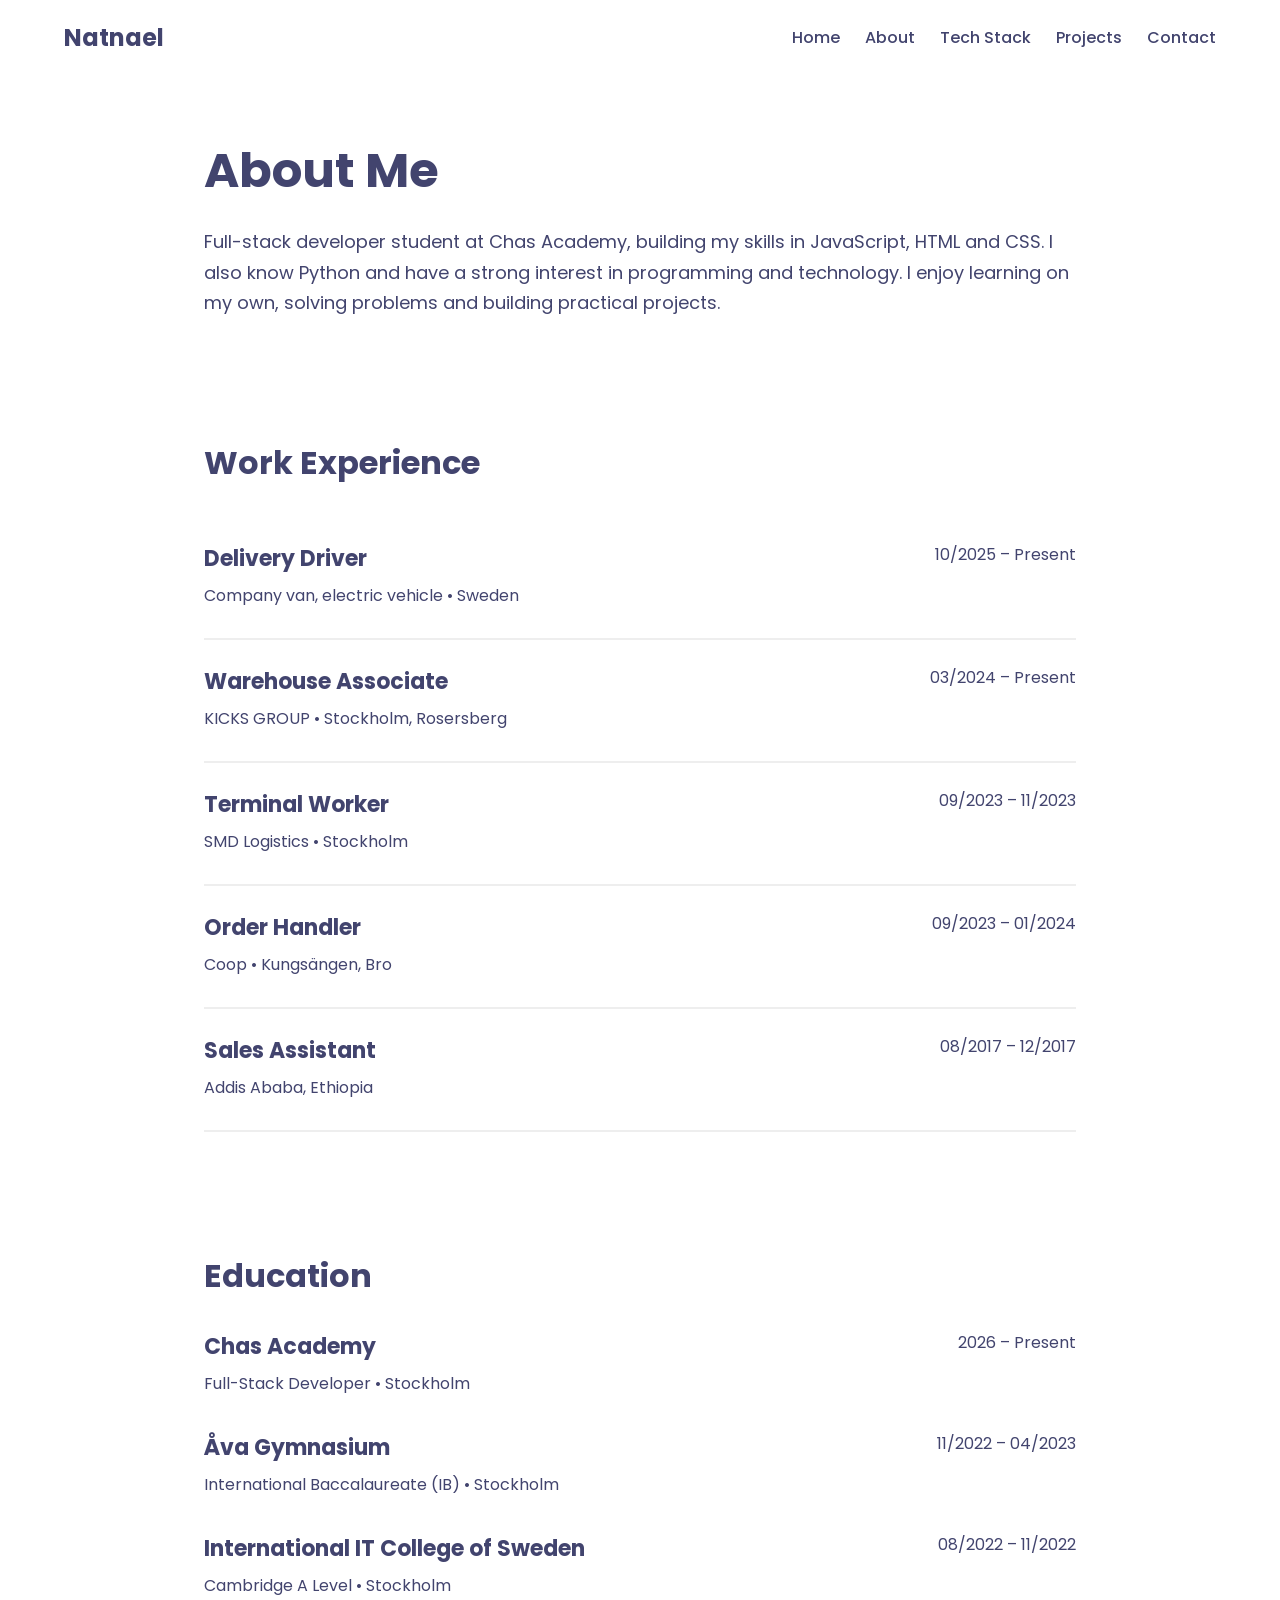
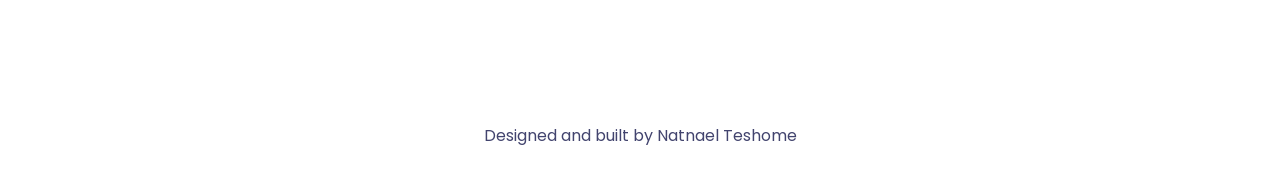
==== about.html @ 6af72e39 "Create portfolio website" ====
<!doctype html>
<html lang="en">
  <head>
    <meta charset="UTF-8" >
    <meta name="viewport" content="width=device-width, initial-scale=1.0" />

    <title>About | Natnael Teshome</title>

    <link rel="preconnect" href="https://fonts.googleapis.com" />
    <link rel="preconnect" href="https://fonts.gstatic.com" crossorigin />

    <link
      href="https://fonts.googleapis.com/css2?family=Poppins:wght@400;500;600;700&display=swap"
      rel="stylesheet"
    />

    <link rel="stylesheet" href="style.css" />
  </head>

  <body>
    <header>
      <nav>
        <a href="index.html">Natnael</a>

        <ul>
          <li><a href="index.html">Home</a></li>
          <li><a href="about.html">About</a></li>
          <li><a href="tech-stack.html">Tech Stack</a></li>
          <li><a href="projects.html">Projects</a></li>
          <li><a href="contact.html">Contact</a></li>
        </ul>
      </nav>
    </header>

    <main>

      <section class="about">
        <h1>About Me</h1>

        <p>
          Full-stack developer student at Chas Academy, building my skills in
          JavaScript, HTML and CSS. I also know Python and have a strong
          interest in programming and technology. I enjoy learning on my own,
          solving problems and building practical projects.
        </p>
      </section>

      <section class="work-experience">
        <h2>Work Experience</h2>

        <article>
          <div class="job-info">
            <h3>Delivery Driver</h3>
            <p>Company van, electric vehicle • Sweden</p>
          </div>

          <p class="job-date">10/2025 – Present</p>
        </article>

        <article>
          <div class="job-info">
            <h3>Warehouse Associate</h3>
            <p>KICKS GROUP • Stockholm, Rosersberg</p>
          </div>

          <p class="job-date">03/2024 – Present</p>
        </article>

        <article>
          <div class="job-info">
            <h3>Terminal Worker</h3>
            <p>SMD Logistics • Stockholm</p>
          </div>

          <p class="job-date">09/2023 – 11/2023</p>
        </article>

        <article>
          <div class="job-info">
            <h3>Order Handler</h3>
            <p>Coop • Kungsängen, Bro</p>
          </div>

          <p class="job-date">09/2023 – 01/2024</p>
        </article>

        <article>
          <div class="job-info">
            <h3>Sales Assistant</h3>
            <p>Addis Ababa, Ethiopia</p>
          </div>

          <p class="job-date">08/2017 – 12/2017</p>
        </article>
      </section>

      <section class="education">
        <h2>Education</h2>

        <article>
          <div class="education-info">
            <h3>Chas Academy</h3>
            <p>Full-Stack Developer • Stockholm</p>
          </div>

          <p class="education-date">2026 – Present</p>
        </article>

        <article>
          <div class="education-info">
            <h3>Åva Gymnasium</h3>
            <p>International Baccalaureate (IB) • Stockholm</p>
          </div>

          <p class="education-date">11/2022 – 04/2023</p>
        </article>

        <article>
          <div class="education-info">
            <h3>International IT College of Sweden</h3>
            <p>Cambridge A Level • Stockholm</p>
          </div>

          <p class="education-date">08/2022 – 11/2022</p>
        </article>
      </section>

    </main>

    <footer>
      <p>Designed and built by Natnael Teshome</p>
    </footer>
  </body>
</html>
---- style.css ----
/* =========================
   Reset
========================= */

* {
    margin: 0;
    padding: 0;
    box-sizing: border-box;
}


/* =========================
   Variables
========================= */

:root {
    --background-color: #ffffff;
    --text-color: #42446e;
    --accent-color: #5a67d8;
}


/* =========================
   Base
========================= */

body {
    background-color: var(--background-color);
    color: var(--text-color);
    font-family: "Poppins", sans-serif;
}

header {
    padding: 20px 5%;
}

nav {
    display: flex;
    justify-content: space-between;
    align-items: center;
}

nav > a {
    font-size: 24px;
    font-weight: 700;
    text-decoration: none;
    color: var(--text-color);
}

nav ul {
    display: flex;
    gap: 25px;
    list-style: none;
}

nav ul a {
    color: var(--text-color);
    font-size: 16px;
    font-weight: 500;
    text-decoration: none;
}

nav ul a:hover {
    color: var(--accent-color);
}

footer {
    text-align: center;
    padding: 30px 0;
}


/* =========================
   Home
========================= */

.hero {
    min-height: 80vh;
    display: flex;
    justify-content: space-between;
    align-items: center;
    padding: 40px 12%;
}

.hero-text {
    max-width: 600px;
}

.hero-text p {
    font-size: 28px;
    line-height: 1.4;
    margin-bottom: 15px;
}

.hero-text h1 {
    font-size: 48px;
    line-height: 1.2;
    margin-bottom: 15px;
}

.hero-text h1 span {
    color: var(--accent-color);
}

.hero img {
    width: 300px;
    height: 300px;
    object-fit: cover;
    border-radius: 50%;
    border: 6px solid var(--accent-color);
}


/* =========================
   About
========================= */

.about,
.work-experience,
.education {
    max-width: 1000px;
    margin: 0 auto;
    padding: 60px 5%;
}

.about h1 {
    font-size: 48px;
    margin-bottom: 20px;
}

.about p {
    font-size: 18px;
    line-height: 1.7;
}

.work-experience h2,
.education h2 {
    font-size: 32px;
    margin-bottom: 30px;
}

.work-experience article {
    display: grid;
    grid-template-columns: 1fr auto;
    gap: 8px 30px;
    padding: 25px 0;
    border-bottom: 2px solid #eeeeee;
}

.work-experience article p:last-child {
    grid-column: 2;
    grid-row: 1;
}

.education article {
    display: grid;
    grid-template-columns: 1fr auto;
    gap: 8px 30px;
    margin-bottom: 30px;
}

.work-experience h3,
.education h3 {
    font-size: 22px;
    margin-bottom: 8px;
}

.work-experience p,
.education p {
    margin-bottom: 5px;
}


/* =========================
   Tech Stack
========================= */

.tech-stack {
    max-width: 1000px;
    margin: 0 auto;
    padding: 80px 5%;
}

.tech-stack h1 {
    font-size: 48px;
    margin-bottom: 15px;
}

.tech-stack > p {
    font-size: 20px;
    margin-bottom: 80px;
}

.skills {
    display: grid;
    grid-template-columns: repeat(5, 1fr);
    gap: 50px 40px;
}

.skill {
    text-align: center;
}

.skill img {
    width: 100px;
    height: 100px;
    object-fit: contain;
    margin-bottom: 15px;
}

.skill h2 {
    font-size: 22px;
    margin-bottom: 8px;
}

.skill p {
    font-size: 14px;
}


/* =========================
   Projects
========================= */

.projects {
    max-width: 1200px;
    margin: 0 auto;
    padding: 80px 5%;
}

.projects h1 {
    font-size: 48px;
    margin-bottom: 15px;
}

.projects > p {
    font-size: 20px;
    margin-bottom: 60px;
}

.project-grid {
    display: grid;
    grid-template-columns: repeat(3, 1fr);
    gap: 30px;
}

.project-card {
    overflow: hidden;
    background-color: #ffffff;
    border-radius: 20px;
    box-shadow: 0 10px 30px rgba(0, 0, 0, 0.08);
}

.project-card > img {
    display: block;
    width: 100%;
    height: 220px;
    object-fit: cover;
}

.project-content {
    padding: 25px;
}

.project-content h2 {
    font-size: 20px;
    line-height: 1.3;
    margin-bottom: 15px;
}

.project-content p {
    font-size: 14px;
    line-height: 1.6;
    margin-bottom: 15px;
}

.project-links {
    display: flex;
    gap: 20px;
    margin-top: 20px;
}

.project-links a {
    color: var(--text-color);
    font-weight: 600;
    text-decoration: underline;
}

.project-links a:hover {
    color: var(--accent-color);
}


/* =========================
   Contact
========================= */

.contact {
    min-height: 75vh;
    display: flex;
    flex-direction: column;
    justify-content: center;
    align-items: center;
    padding: 60px 5%;
    text-align: center;
}

.contact h1 {
    font-size: 38px;
    margin-bottom: 10px;
}

.contact-email {
    color: var(--accent-color);
    font-size: 36px;
    font-weight: 500;
    text-decoration: none;
}

.contact-email:hover {
    text-decoration: underline;
}


/* =========================
   Mobile
========================= */

@media (max-width: 700px) {

    /* Navigation */

    nav {
        flex-direction: column;
        gap: 20px;
    }

    nav ul {
        flex-wrap: wrap;
        justify-content: center;
        gap: 15px;
    }


    /* Home */

    .hero {
        flex-direction: column-reverse;
        gap: 40px;
        padding: 60px 5%;
        text-align: center;
    }

    .hero-text h1 {
        font-size: 36px;
    }

    .hero-text p {
        font-size: 22px;
    }

    .hero img {
        width: 180px;
        height: 180px;
    }


    /* About */

    .about,
    .work-experience,
    .education {
        padding: 50px 5%;
    }

    .about h1 {
        font-size: 38px;
    }

    .about p {
        font-size: 16px;
    }

    .work-experience h2,
    .education h2 {
        font-size: 28px;
    }

    .work-experience article,
    .education article {
        display: block;
    }

    .work-experience article p:last-child {
        margin-top: 8px;
    }


/* Tech Stack - Mobile */

.tech-stack {
    padding: 45px 5%;
}

.tech-stack h1 {
    font-size: 38px;
    line-height: 1.15;
    margin-bottom: 15px;
}

.tech-stack > p {
    font-size: 18px;
    line-height: 1.4;
    margin-bottom: 45px;
}

.skills {
    grid-template-columns: repeat(2, minmax(0, 1fr));
    gap: 45px 15px;
}

.skill {
    min-width: 0;
}

.skill img {
    width: 80px;
    height: 80px;
    margin-bottom: 12px;
}

.skill h2 {
    font-size: 18px;
    line-height: 1.3;
    margin-bottom: 6px;
}

.skill p {
    font-size: 13px;
}


    /* Projects */

    .projects {
        padding: 60px 5%;
    }

    .projects h1 {
        font-size: 38px;
    }

    .projects > p {
        font-size: 18px;
        margin-bottom: 40px;
    }

    .project-grid {
        grid-template-columns: 1fr;
        gap: 25px;
    }

    .project-card > img {
        height: 200px;
    }

    .project-content {
        padding: 20px;
    }


    /* Contact */

    .contact {
        min-height: 70vh;
        padding: 50px 5%;
    }

    .contact h1 {
        font-size: 28px;
        line-height: 1.4;
    }

    .contact-email {
        font-size: 22px;
        word-break: break-word;
    }
}
.social-links {
    display: flex;
    justify-content: center;
    gap: 25px;
    margin-top: 25px;
}

.social-links a {
    color: var(--text-color);
    font-weight: 600;
    text-decoration: none;
}

.social-links a:hover {
    color: var(--accent-color);
    text-decoration: underline;
}
/* =========================
   Accessibility
========================= */

a:focus-visible,
button:focus-visible,
input:focus-visible,
textarea:focus-visible {
    outline: 3px solid var(--accent-color);
    outline-offset: 4px;
}
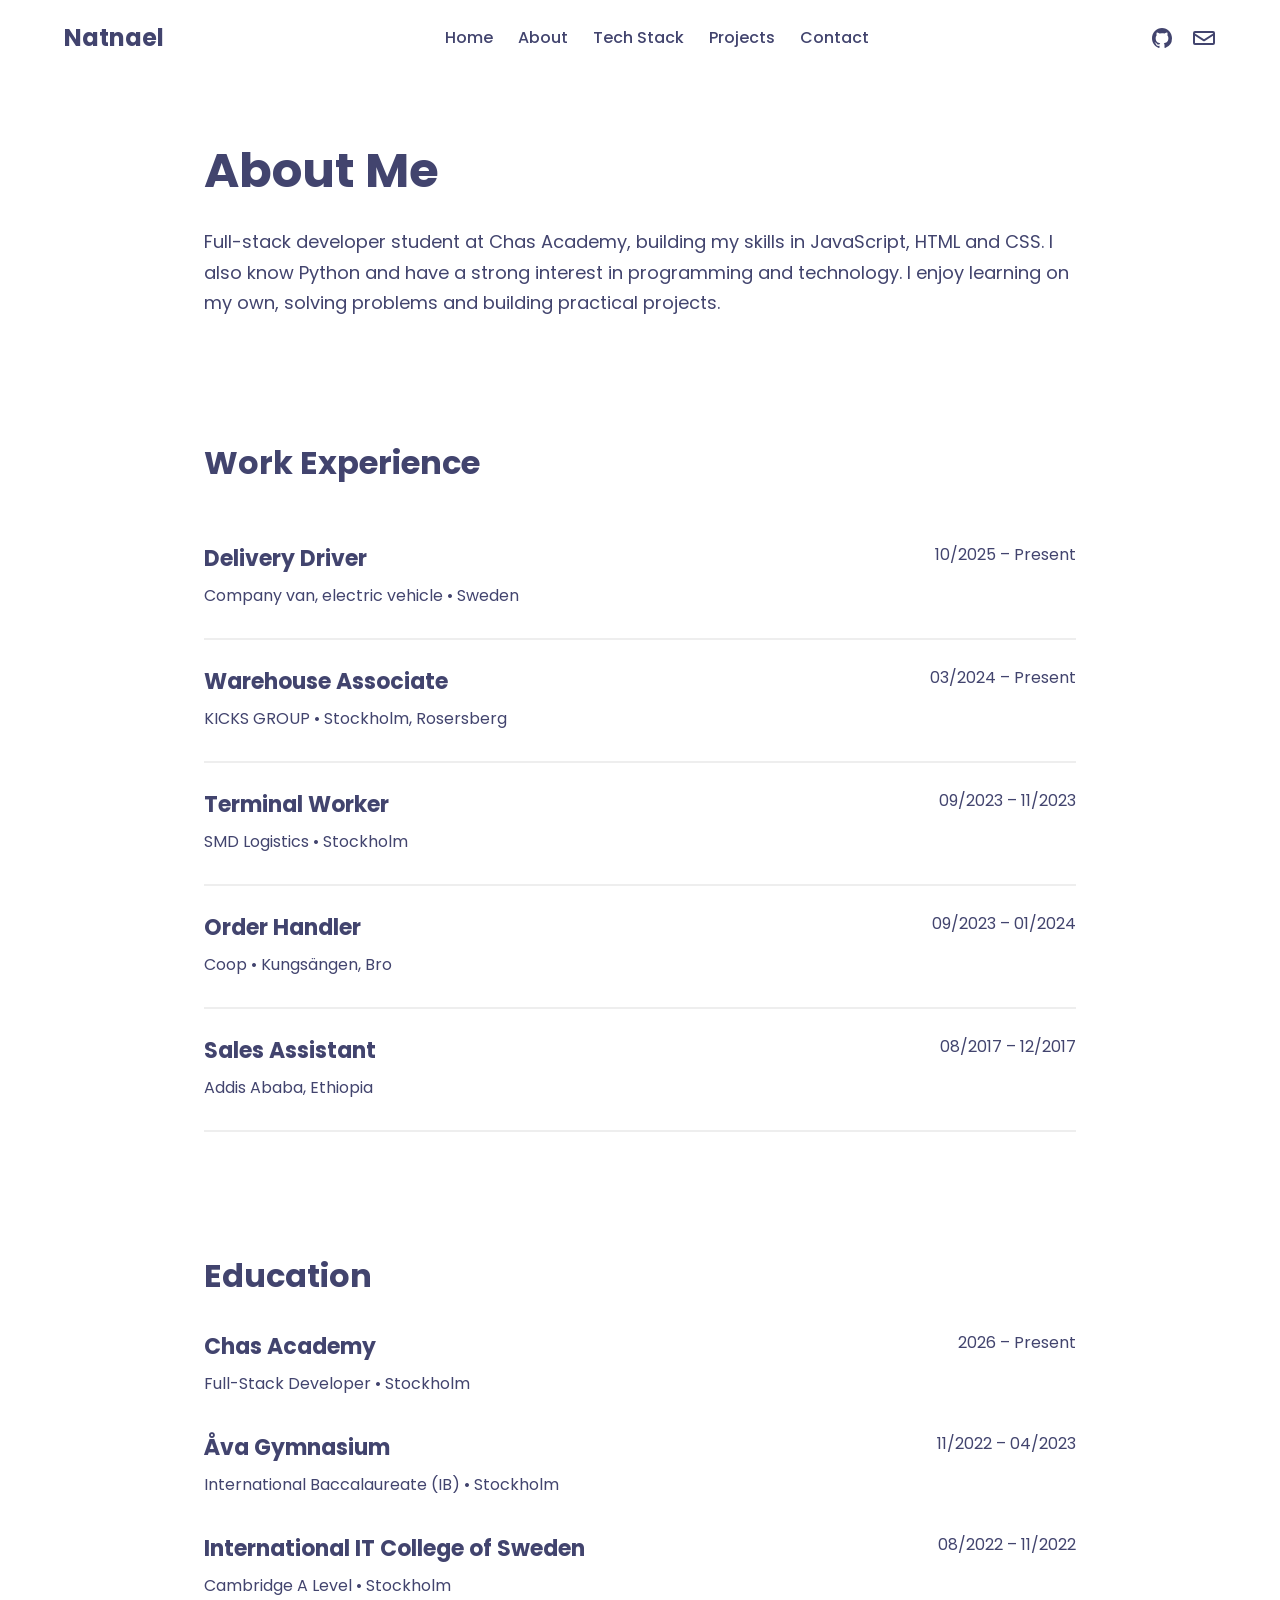
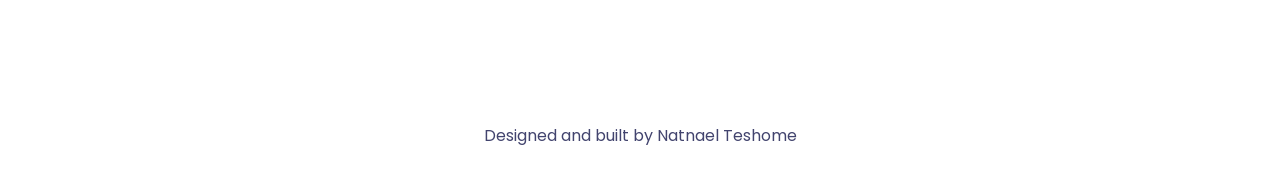
==== commit c71fb5af: "Update portfolio header and tech stack" ====
--- a/about.html
+++ b/about.html
@@ -1,7 +1,7 @@
 <!doctype html>
 <html lang="en">
   <head>
-    <meta charset="UTF-8" >
+    <meta charset="UTF-8" />
     <meta name="viewport" content="width=device-width, initial-scale=1.0" />
 
     <title>About | Natnael Teshome</title>
@@ -18,22 +18,46 @@
   </head>
 
   <body>
-    <header>
-      <nav>
-        <a href="index.html">Natnael</a>
+  <header>
+  <nav>
 
-        <ul>
-          <li><a href="index.html">Home</a></li>
-          <li><a href="about.html">About</a></li>
-          <li><a href="tech-stack.html">Tech Stack</a></li>
-          <li><a href="projects.html">Projects</a></li>
-          <li><a href="contact.html">Contact</a></li>
-        </ul>
-      </nav>
-    </header>
+    <a class="logo" href="index.html">Natnael</a>
 
+    <ul>
+      <li><a href="index.html">Home</a></li>
+      <li><a href="about.html">About</a></li>
+      <li><a href="tech-stack.html">Tech Stack</a></li>
+      <li><a href="projects.html">Projects</a></li>
+      <li><a href="contact.html">Contact</a></li>
+    </ul>
+
+    <div class="social-icons">
+
+      <a
+        href="https://github.com/nate1721"
+        target="_blank"
+        rel="noopener noreferrer"
+        aria-label="GitHub"
+      >
+        <svg viewBox="0 0 24 24" aria-hidden="true">
+          <path d="M12 2C6.48 2 2 6.58 2 12.24c0 4.53 2.87 8.37 6.84 9.72.5.1.68-.22.68-.49v-1.7c-2.78.62-3.37-1.22-3.37-1.22-.46-1.18-1.11-1.5-1.11-1.5-.91-.64.07-.63.07-.63 1 .08 1.53 1.07 1.53 1.07.9 1.58 2.36 1.12 2.94.86.09-.67.35-1.12.64-1.38-2.22-.26-4.56-1.15-4.56-5.08 0-1.12.39-2.03 1.03-2.75-.1-.26-.45-1.3.1-2.71 0 0 .84-.28 2.75 1.05A9.18 9.18 0 0 1 12 7.15c.85 0 1.71.12 2.51.36 1.91-1.33 2.75-1.05 2.75-1.05.55 1.41.2 2.45.1 2.71.64.72 1.03 1.63 1.03 2.75 0 3.94-2.35 4.81-4.58 5.07.36.32.68.94.68 1.9v2.58c0 .27.18.6.69.49A10.25 10.25 0 0 0 22 12.24C22 6.58 17.52 2 12 2Z"/>
+        </svg>
+      </a>
+
+      <a
+        href="mailto:nteshome726@gmail.com"
+        aria-label="Email"
+      >
+        <svg viewBox="0 0 24 24" aria-hidden="true">
+          <path d="M3 5h18a2 2 0 0 1 2 2v10a2 2 0 0 1-2 2H3a2 2 0 0 1-2-2V7a2 2 0 0 1 2-2Zm0 2v.5l9 5.63 9-5.63V7H3Zm18 10V9.86l-8.47 5.3a1 1 0 0 1-1.06 0L3 9.86V17h18Z"/>
+        </svg>
+      </a>
+
+    </div>
+
+  </nav>
+</header>
     <main>
-
       <section class="about">
         <h1>About Me</h1>
 
@@ -124,11 +148,10 @@
           <p class="education-date">08/2022 – 11/2022</p>
         </article>
       </section>
-
     </main>
 
     <footer>
       <p>Designed and built by Natnael Teshome</p>
     </footer>
   </body>
-</html>+</html>
--- a/style.css
+++ b/style.css
@@ -40,13 +40,35 @@
     align-items: center;
 }
 
-nav > a {
+.logo {
     font-size: 24px;
     font-weight: 700;
     text-decoration: none;
     color: var(--text-color);
 }
-
+.social-icons {
+    display: flex;
+    align-items: center;
+    gap: 18px;
+}
+
+.social-icons a {
+    display: flex;
+    align-items: center;
+    justify-content: center;
+    color: var(--text-color);
+    text-decoration: none;
+}
+
+.social-icons svg {
+    width: 24px;
+    height: 24px;
+    fill: currentColor;
+}
+
+.social-icons a:hover {
+    color: var(--accent-color);
+}
 nav ul {
     display: flex;
     gap: 25px;
@@ -193,7 +215,7 @@
 
 .skills {
     display: grid;
-    grid-template-columns: repeat(5, 1fr);
+    grid-template-columns: repeat(6, 1fr);
     gap: 50px 40px;
 }
 
@@ -415,10 +437,10 @@
 }
 
 .skills {
+    display: grid;
     grid-template-columns: repeat(2, minmax(0, 1fr));
     gap: 45px 15px;
 }
-
 .skill {
     min-width: 0;
 }
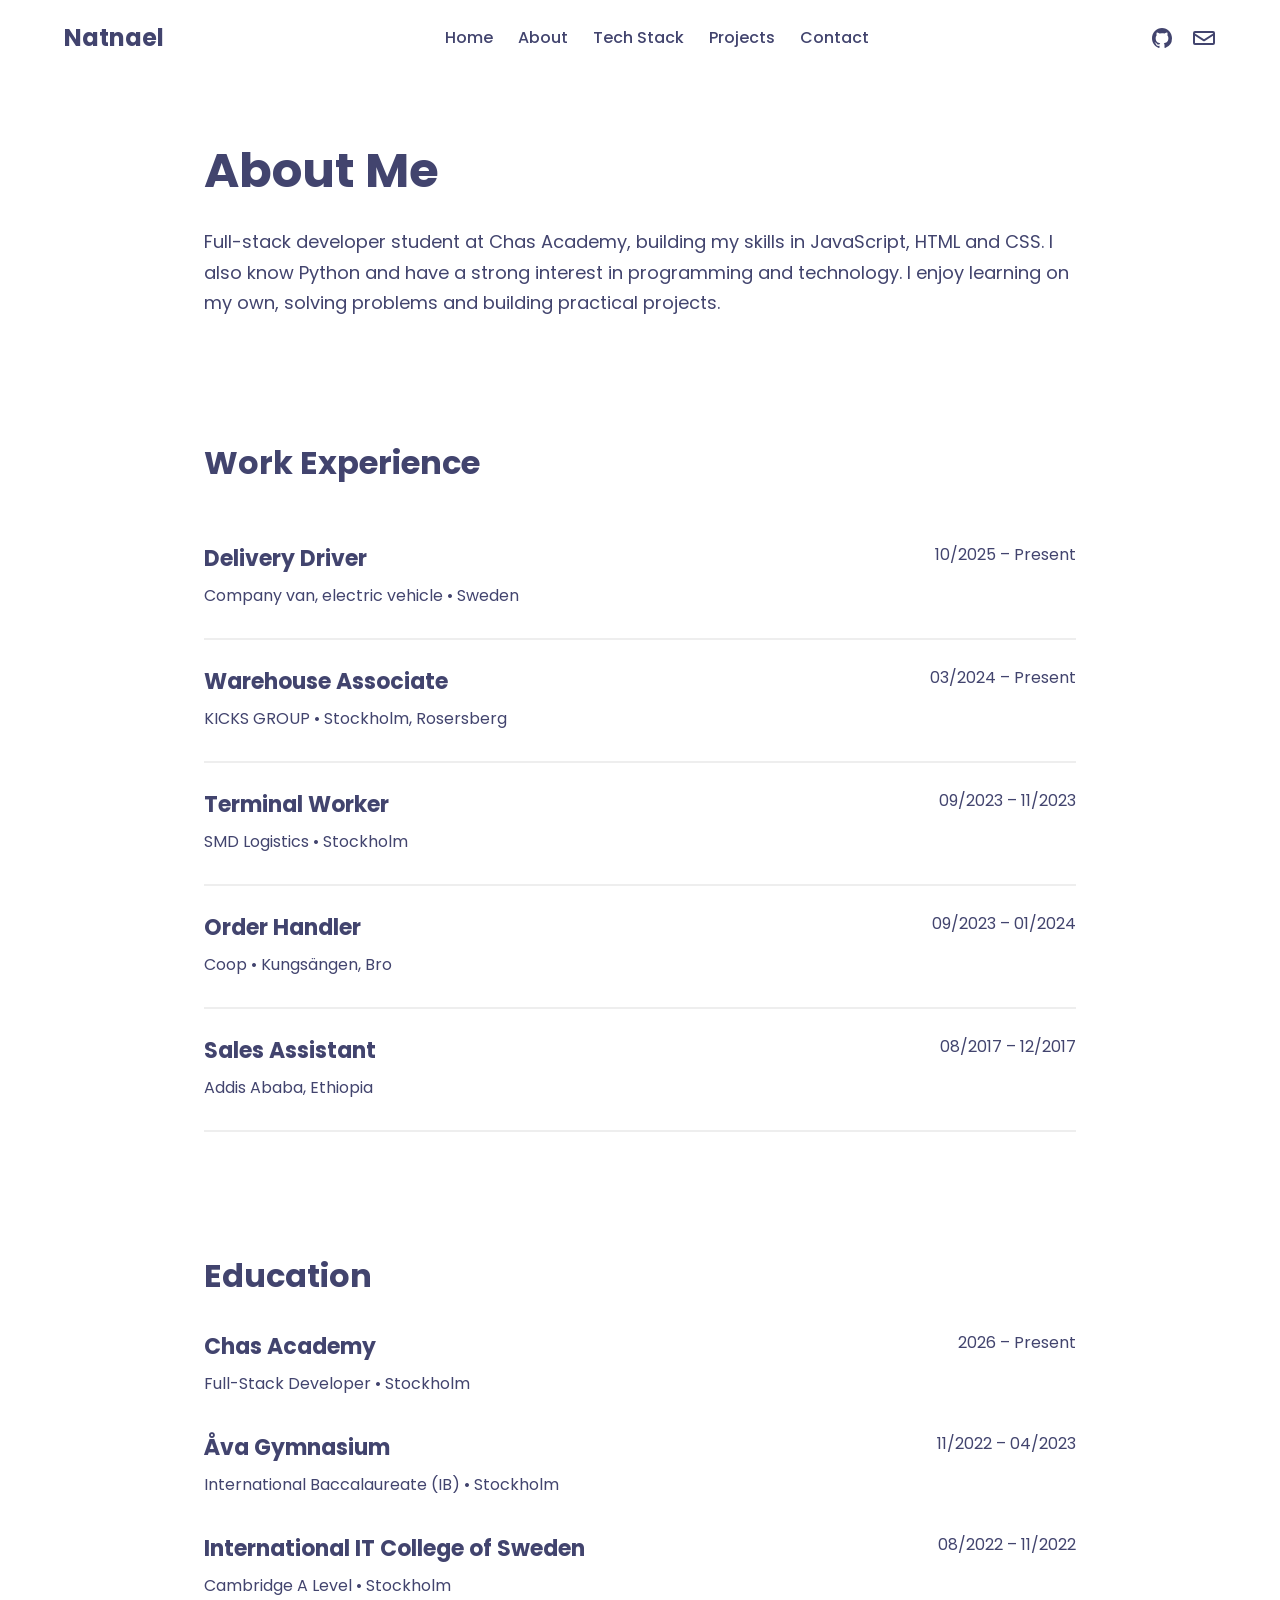
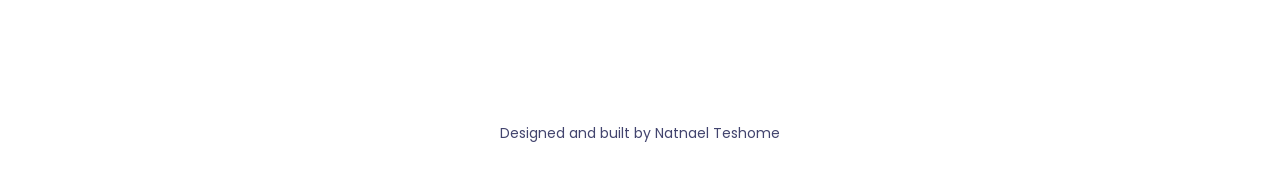
==== commit cc9879a7: "Complete portfolio assignment" ====
--- a/about.html
+++ b/about.html
@@ -1,157 +1,134 @@
-<!doctype html>
+<!DOCTYPE html>
 <html lang="en">
-  <head>
-    <meta charset="UTF-8" />
-    <meta name="viewport" content="width=device-width, initial-scale=1.0" />
-
+<head>
+    <meta charset="UTF-8">
+    <meta name="viewport" content="width=device-width, initial-scale=1.0">
+    <meta name="description" content="Learn about Natnael Teshome, his work experience and education.">
     <title>About | Natnael Teshome</title>
 
-    <link rel="preconnect" href="https://fonts.googleapis.com" />
-    <link rel="preconnect" href="https://fonts.gstatic.com" crossorigin />
+    <link rel="preconnect" href="https://fonts.googleapis.com">
+    <link rel="preconnect" href="https://fonts.gstatic.com" crossorigin>
+    <link href="https://fonts.googleapis.com/css2?family=Poppins:wght@400;500;600;700&display=swap" rel="stylesheet">
+    <link rel="stylesheet" href="style.css">
+</head>
+<body>
+    <header>
+        <nav aria-label="Main navigation">
+            <a class="logo" href="index.html">Natnael</a>
 
-    <link
-      href="https://fonts.googleapis.com/css2?family=Poppins:wght@400;500;600;700&display=swap"
-      rel="stylesheet"
-    />
+            <ul>
+                <li><a href="index.html">Home</a></li>
+                <li><a href="about.html" aria-current="page">About</a></li>
+                <li><a href="tech-stack.html">Tech Stack</a></li>
+                <li><a href="projects.html">Projects</a></li>
+                <li><a href="contact.html">Contact</a></li>
+            </ul>
 
-    <link rel="stylesheet" href="style.css" />
-  </head>
+            <div class="social-icons">
+                <a href="https://github.com/nate1721"
+                   target="_blank"
+                   rel="noopener noreferrer"
+                   aria-label="GitHub (opens in a new tab)">
+                    <svg viewBox="0 0 24 24" aria-hidden="true" focusable="false">
+                        <path d="M12 2C6.48 2 2 6.58 2 12.24c0 4.53 2.87 8.37 6.84 9.72.5.1.68-.22.68-.49v-1.7c-2.78.62-3.37-1.22-3.37-1.22-.46-1.18-1.11-1.5-1.11-1.5-.91-.64.07-.63.07-.63 1 .08 1.53 1.07 1.53 1.07.9 1.58 2.36 1.12 2.94.86.09-.67.35-1.12.64-1.38-2.22-.26-4.56-1.15-4.56-5.08 0-1.12.39-2.03 1.03-2.75-.1-.26-.45-1.3.1-2.71 0 0 .84-.28 2.75 1.05A9.18 9.18 0 0 1 12 7.15c.85 0 1.71.12 2.51.36 1.91-1.33 2.75-1.05 2.75-1.05.55 1.41.2 2.45.1 2.71.64.72 1.03 1.63 1.03 2.75 0 3.94-2.35 4.81-4.58 5.07.36.32.68.94.68 1.9v2.58c0 .27.18.6.69.49A10.25 10.25 0 0 0 22 12.24C22 6.58 17.52 2 12 2Z"/>
+                    </svg>
+                </a>
 
-  <body>
-  <header>
-  <nav>
+                <a href="mailto:nteshome726@gmail.com" aria-label="Email Natnael">
+                    <svg viewBox="0 0 24 24" aria-hidden="true" focusable="false">
+                        <path d="M3 5h18a2 2 0 0 1 2 2v10a2 2 0 0 1-2 2H3a2 2 0 0 1-2-2V7a2 2 0 0 1 2-2Zm0 2v.5l9 5.63 9-5.63V7H3Zm18 10V9.86l-8.47 5.3a1 1 0 0 1-1.06 0L3 9.86V17h18Z"/>
+                    </svg>
+                </a>
+            </div>
+        </nav>
+    </header>
 
-    <a class="logo" href="index.html">Natnael</a>
+    <main>
+        <section class="about" aria-labelledby="about-title">
+            <h1 id="about-title">About Me</h1>
+            <p>
+                Full-stack developer student at Chas Academy, building my skills in
+                JavaScript, HTML and CSS. I also know Python and have a strong
+                interest in programming and technology. I enjoy learning on my own,
+                solving problems and building practical projects.
+            </p>
+        </section>
 
-    <ul>
-      <li><a href="index.html">Home</a></li>
-      <li><a href="about.html">About</a></li>
-      <li><a href="tech-stack.html">Tech Stack</a></li>
-      <li><a href="projects.html">Projects</a></li>
-      <li><a href="contact.html">Contact</a></li>
-    </ul>
+        <section class="work-experience" aria-labelledby="experience-title">
+            <h2 id="experience-title">Work Experience</h2>
 
-    <div class="social-icons">
+            <article>
+                <div class="job-info">
+                    <h3>Delivery Driver</h3>
+                    <p>Company van, electric vehicle • Sweden</p>
+                </div>
+                <p class="job-date">10/2025 – Present</p>
+            </article>
 
-      <a
-        href="https://github.com/nate1721"
-        target="_blank"
-        rel="noopener noreferrer"
-        aria-label="GitHub"
-      >
-        <svg viewBox="0 0 24 24" aria-hidden="true">
-          <path d="M12 2C6.48 2 2 6.58 2 12.24c0 4.53 2.87 8.37 6.84 9.72.5.1.68-.22.68-.49v-1.7c-2.78.62-3.37-1.22-3.37-1.22-.46-1.18-1.11-1.5-1.11-1.5-.91-.64.07-.63.07-.63 1 .08 1.53 1.07 1.53 1.07.9 1.58 2.36 1.12 2.94.86.09-.67.35-1.12.64-1.38-2.22-.26-4.56-1.15-4.56-5.08 0-1.12.39-2.03 1.03-2.75-.1-.26-.45-1.3.1-2.71 0 0 .84-.28 2.75 1.05A9.18 9.18 0 0 1 12 7.15c.85 0 1.71.12 2.51.36 1.91-1.33 2.75-1.05 2.75-1.05.55 1.41.2 2.45.1 2.71.64.72 1.03 1.63 1.03 2.75 0 3.94-2.35 4.81-4.58 5.07.36.32.68.94.68 1.9v2.58c0 .27.18.6.69.49A10.25 10.25 0 0 0 22 12.24C22 6.58 17.52 2 12 2Z"/>
-        </svg>
-      </a>
+            <article>
+                <div class="job-info">
+                    <h3>Warehouse Associate</h3>
+                    <p>KICKS GROUP • Stockholm, Rosersberg</p>
+                </div>
+                <p class="job-date">03/2024 – Present</p>
+            </article>
 
-      <a
-        href="mailto:nteshome726@gmail.com"
-        aria-label="Email"
-      >
-        <svg viewBox="0 0 24 24" aria-hidden="true">
-          <path d="M3 5h18a2 2 0 0 1 2 2v10a2 2 0 0 1-2 2H3a2 2 0 0 1-2-2V7a2 2 0 0 1 2-2Zm0 2v.5l9 5.63 9-5.63V7H3Zm18 10V9.86l-8.47 5.3a1 1 0 0 1-1.06 0L3 9.86V17h18Z"/>
-        </svg>
-      </a>
+            <article>
+                <div class="job-info">
+                    <h3>Terminal Worker</h3>
+                    <p>SMD Logistics • Stockholm</p>
+                </div>
+                <p class="job-date">09/2023 – 11/2023</p>
+            </article>
 
-    </div>
+            <article>
+                <div class="job-info">
+                    <h3>Order Handler</h3>
+                    <p>Coop • Kungsängen, Bro</p>
+                </div>
+                <p class="job-date">09/2023 – 01/2024</p>
+            </article>
 
-  </nav>
-</header>
-    <main>
-      <section class="about">
-        <h1>About Me</h1>
+            <article>
+                <div class="job-info">
+                    <h3>Sales Assistant</h3>
+                    <p>Addis Ababa, Ethiopia</p>
+                </div>
+                <p class="job-date">08/2017 – 12/2017</p>
+            </article>
+        </section>
 
-        <p>
-          Full-stack developer student at Chas Academy, building my skills in
-          JavaScript, HTML and CSS. I also know Python and have a strong
-          interest in programming and technology. I enjoy learning on my own,
-          solving problems and building practical projects.
-        </p>
-      </section>
+        <section class="education" aria-labelledby="education-title">
+            <h2 id="education-title">Education</h2>
 
-      <section class="work-experience">
-        <h2>Work Experience</h2>
+            <article>
+                <div class="education-info">
+                    <h3>Chas Academy</h3>
+                    <p>Full-Stack Developer • Stockholm</p>
+                </div>
+                <p class="education-date">2026 – Present</p>
+            </article>
 
-        <article>
-          <div class="job-info">
-            <h3>Delivery Driver</h3>
-            <p>Company van, electric vehicle • Sweden</p>
-          </div>
+            <article>
+                <div class="education-info">
+                    <h3>Åva Gymnasium</h3>
+                    <p>International Baccalaureate (IB) • Stockholm</p>
+                </div>
+                <p class="education-date">11/2022 – 04/2023</p>
+            </article>
 
-          <p class="job-date">10/2025 – Present</p>
-        </article>
-
-        <article>
-          <div class="job-info">
-            <h3>Warehouse Associate</h3>
-            <p>KICKS GROUP • Stockholm, Rosersberg</p>
-          </div>
-
-          <p class="job-date">03/2024 – Present</p>
-        </article>
-
-        <article>
-          <div class="job-info">
-            <h3>Terminal Worker</h3>
-            <p>SMD Logistics • Stockholm</p>
-          </div>
-
-          <p class="job-date">09/2023 – 11/2023</p>
-        </article>
-
-        <article>
-          <div class="job-info">
-            <h3>Order Handler</h3>
-            <p>Coop • Kungsängen, Bro</p>
-          </div>
-
-          <p class="job-date">09/2023 – 01/2024</p>
-        </article>
-
-        <article>
-          <div class="job-info">
-            <h3>Sales Assistant</h3>
-            <p>Addis Ababa, Ethiopia</p>
-          </div>
-
-          <p class="job-date">08/2017 – 12/2017</p>
-        </article>
-      </section>
-
-      <section class="education">
-        <h2>Education</h2>
-
-        <article>
-          <div class="education-info">
-            <h3>Chas Academy</h3>
-            <p>Full-Stack Developer • Stockholm</p>
-          </div>
-
-          <p class="education-date">2026 – Present</p>
-        </article>
-
-        <article>
-          <div class="education-info">
-            <h3>Åva Gymnasium</h3>
-            <p>International Baccalaureate (IB) • Stockholm</p>
-          </div>
-
-          <p class="education-date">11/2022 – 04/2023</p>
-        </article>
-
-        <article>
-          <div class="education-info">
-            <h3>International IT College of Sweden</h3>
-            <p>Cambridge A Level • Stockholm</p>
-          </div>
-
-          <p class="education-date">08/2022 – 11/2022</p>
-        </article>
-      </section>
+            <article>
+                <div class="education-info">
+                    <h3>International IT College of Sweden</h3>
+                    <p>Cambridge A Level • Stockholm</p>
+                </div>
+                <p class="education-date">08/2022 – 11/2022</p>
+            </article>
+        </section>
     </main>
 
     <footer>
-      <p>Designed and built by Natnael Teshome</p>
+        <p>Designed and built by Natnael Teshome</p>
     </footer>
-  </body>
+</body>
 </html>
--- a/style.css
+++ b/style.css
@@ -15,6 +15,7 @@
 
 :root {
     --background-color: #ffffff;
+    --surface-color: #ffffff;
     --text-color: #42446e;
     --accent-color: #5a67d8;
 }
@@ -96,13 +97,27 @@
    Home
 ========================= */
 
+
 .hero {
-    min-height: 80vh;
-    display: flex;
-    justify-content: space-between;
+    min-height: auto;
+    display: flex;
+    flex-direction: column-reverse;
+    justify-content: center;
     align-items: center;
-    padding: 40px 12%;
-}
+    gap: 32px;
+    padding: 40px 5% 60px;
+    text-align: center;
+}
+
+.hero {
+    padding-bottom: 80px;
+}
+
+footer {
+    padding: 30px 15px;
+    font-size: 14px;
+}
+
 
 .hero-text {
     max-width: 600px;
@@ -268,7 +283,7 @@
 
 .project-card {
     overflow: hidden;
-    background-color: #ffffff;
+    background-color: var(--surface-color);
     border-radius: 20px;
     box-shadow: 0 10px 30px rgba(0, 0, 0, 0.08);
 }
@@ -535,4 +550,12 @@
 textarea:focus-visible {
     outline: 3px solid var(--accent-color);
     outline-offset: 4px;
+}
+@media (prefers-color-scheme: dark) {
+    :root {
+        --background-color: #191919;
+        --surface-color: #242424;
+        --text-color: #ffffff;
+        --accent-color: #5a67d8;
+    }
 }
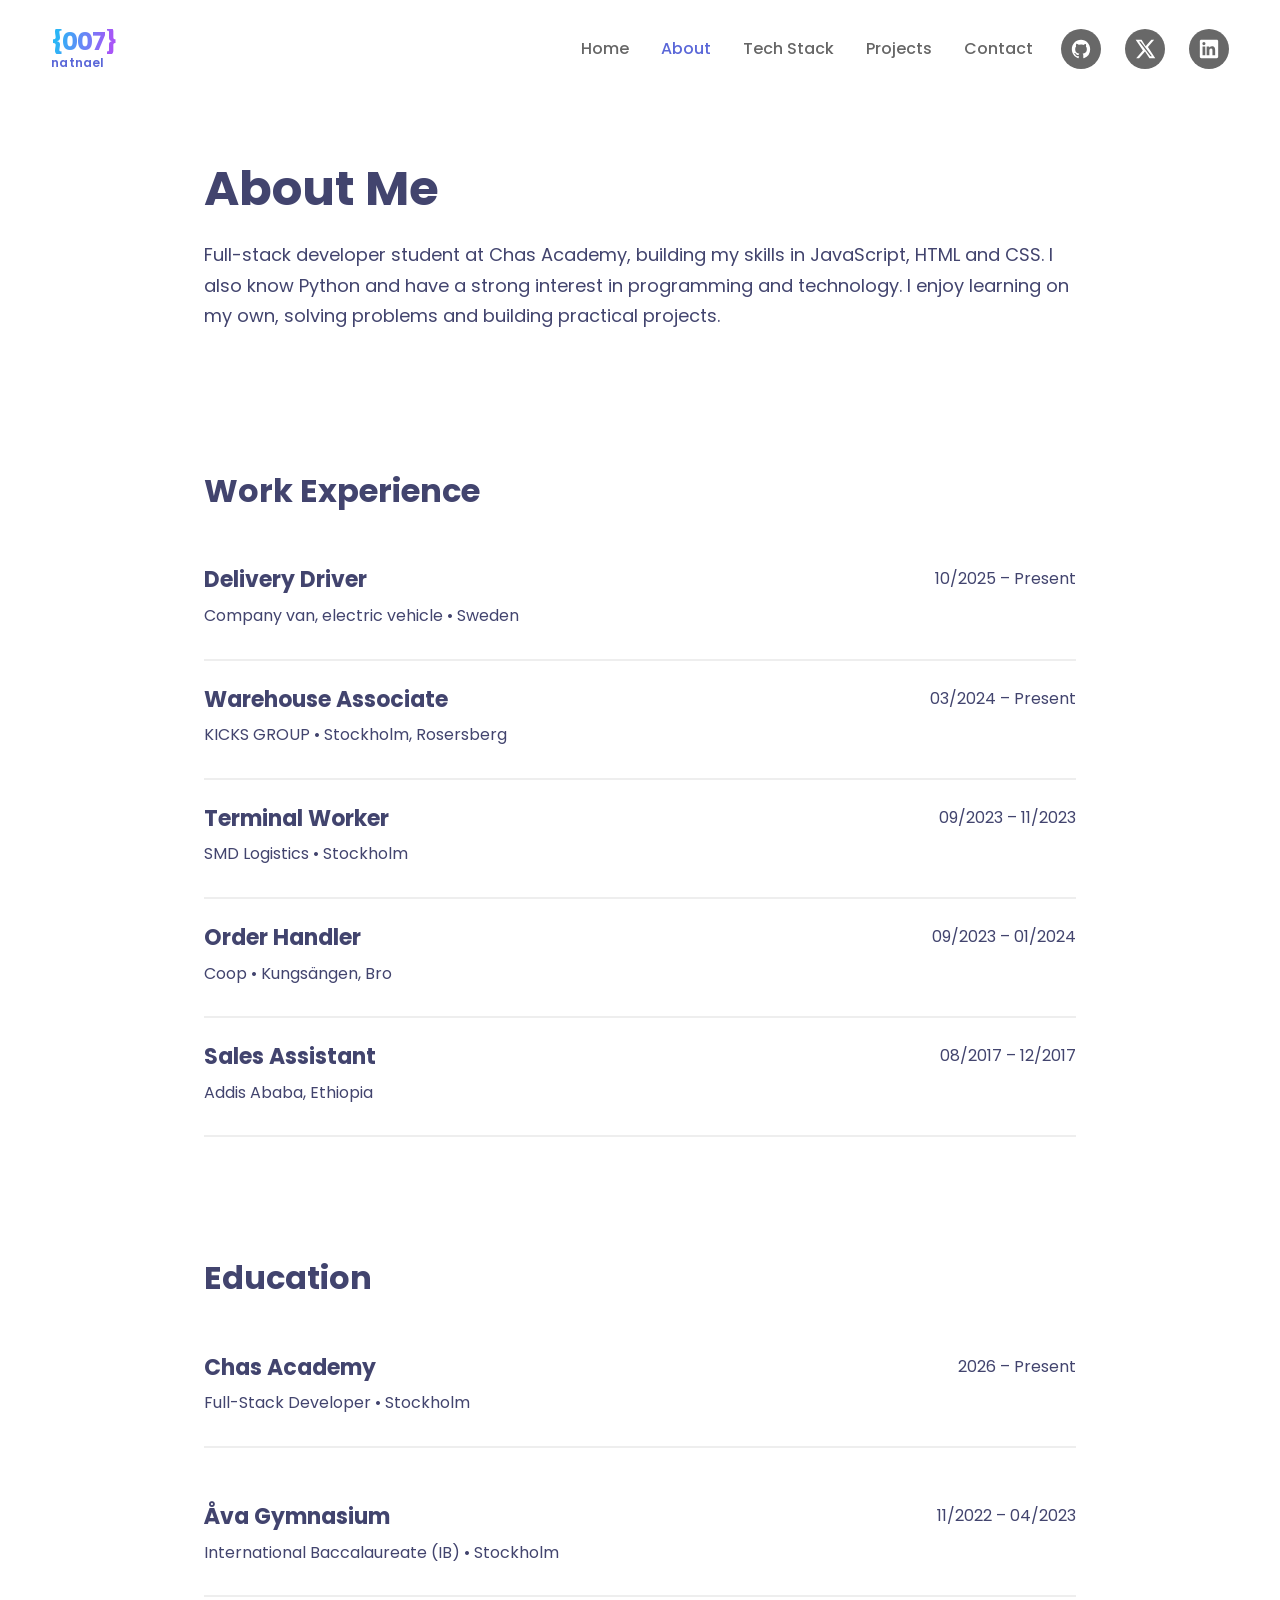
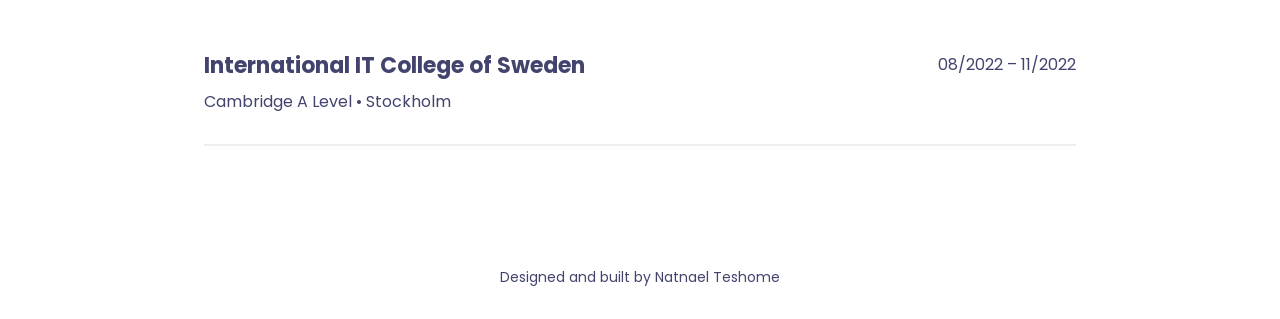
==== commit 9ef0a6a4: "Finalize responsive portfolio and mobile navigation" ====
--- a/about.html
+++ b/about.html
@@ -14,10 +14,16 @@
 <body>
     <header>
         <nav aria-label="Main navigation">
-            <a class="logo" href="index.html">Natnael</a>
+            <a class="logo" href="index.html" aria-label="Natnael home">
+          <span class="logo-symbol">{007}</span>
+          <span class="logo-name">natnael</span>
+        </a>
+        <button class="menu-toggle" type="button" aria-label="Open navigation menu" aria-expanded="false" aria-controls="primary-navigation">
+          <span></span><span></span><span></span>
+        </button>
 
-            <ul>
-                <li><a href="index.html">Home</a></li>
+            <ul id="primary-navigation" class="primary-navigation">
+          <li><a href="index.html">Home</a></li>
                 <li><a href="about.html" aria-current="page">About</a></li>
                 <li><a href="tech-stack.html">Tech Stack</a></li>
                 <li><a href="projects.html">Projects</a></li>
@@ -25,21 +31,16 @@
             </ul>
 
             <div class="social-icons">
-                <a href="https://github.com/nate1721"
-                   target="_blank"
-                   rel="noopener noreferrer"
-                   aria-label="GitHub (opens in a new tab)">
-                    <svg viewBox="0 0 24 24" aria-hidden="true" focusable="false">
-                        <path d="M12 2C6.48 2 2 6.58 2 12.24c0 4.53 2.87 8.37 6.84 9.72.5.1.68-.22.68-.49v-1.7c-2.78.62-3.37-1.22-3.37-1.22-.46-1.18-1.11-1.5-1.11-1.5-.91-.64.07-.63.07-.63 1 .08 1.53 1.07 1.53 1.07.9 1.58 2.36 1.12 2.94.86.09-.67.35-1.12.64-1.38-2.22-.26-4.56-1.15-4.56-5.08 0-1.12.39-2.03 1.03-2.75-.1-.26-.45-1.3.1-2.71 0 0 .84-.28 2.75 1.05A9.18 9.18 0 0 1 12 7.15c.85 0 1.71.12 2.51.36 1.91-1.33 2.75-1.05 2.75-1.05.55 1.41.2 2.45.1 2.71.64.72 1.03 1.63 1.03 2.75 0 3.94-2.35 4.81-4.58 5.07.36.32.68.94.68 1.9v2.58c0 .27.18.6.69.49A10.25 10.25 0 0 0 22 12.24C22 6.58 17.52 2 12 2Z"/>
-                    </svg>
-                </a>
-
-                <a href="mailto:nteshome726@gmail.com" aria-label="Email Natnael">
-                    <svg viewBox="0 0 24 24" aria-hidden="true" focusable="false">
-                        <path d="M3 5h18a2 2 0 0 1 2 2v10a2 2 0 0 1-2 2H3a2 2 0 0 1-2-2V7a2 2 0 0 1 2-2Zm0 2v.5l9 5.63 9-5.63V7H3Zm18 10V9.86l-8.47 5.3a1 1 0 0 1-1.06 0L3 9.86V17h18Z"/>
-                    </svg>
-                </a>
-            </div>
+          <a href="https://github.com/nate1721" target="_blank" rel="noopener noreferrer" aria-label="GitHub (opens in a new tab)">
+            <svg viewBox="0 0 24 24" aria-hidden="true" focusable="false"><path d="M12 2C6.48 2 2 6.58 2 12.24c0 4.53 2.87 8.37 6.84 9.72.5.1.68-.22.68-.49v-1.7c-2.78.62-3.37-1.22-3.37-1.22-.46-1.18-1.11-1.5-1.11-1.5-.91-.64.07-.63.07-.63 1 .08 1.53 1.07 1.53 1.07.9 1.58 2.36 1.12 2.94.86.09-.67.35-1.12.64-1.38-2.22-.26-4.56-1.15-4.56-5.08 0-1.12.39-2.03 1.03-2.75-.1-.26-.45-1.3.1-2.71 0 0 .84-.28 2.75 1.05A9.18 9.18 0 0 1 12 7.15c.85 0 1.71.12 2.51.36 1.91-1.33 2.75-1.05 2.75-1.05.55 1.41.2 2.45.1 2.71.64.72 1.03 1.63 1.03 2.75 0 3.94-2.35 4.81-4.58 5.07.36.32.68.94.68 1.9v2.58c0 .27.18.6.69.49A10.25 10.25 0 0 0 22 12.24C22 6.58 17.52 2 12 2Z"/></svg>
+          </a>
+          <a href="https://x.com/" target="_blank" rel="noopener noreferrer" aria-label="X / Twitter (opens in a new tab)">
+            <svg viewBox="0 0 24 24" aria-hidden="true" focusable="false"><path d="M18.9 2H22l-6.8 7.8L23.2 22h-6.3l-4.9-7.4L5.5 22H2.4l7.3-8.4L1.8 2h6.5l4.4 6.9L18.9 2Zm-1.1 18h1.7L7.3 3.9H5.5L17.8 20Z"/></svg>
+          </a>
+          <a href="https://www.linkedin.com/" target="_blank" rel="noopener noreferrer" aria-label="LinkedIn (opens in a new tab)">
+            <svg viewBox="0 0 24 24" aria-hidden="true" focusable="false"><path d="M20.45 2H3.55C2.69 2 2 2.68 2 3.52v16.96c0 .84.69 1.52 1.55 1.52h16.9c.86 0 1.55-.68 1.55-1.52V3.52c0-.84-.69-1.52-1.55-1.52ZM7.93 18.7H4.96V9.14h2.97v9.56ZM6.45 7.83a1.72 1.72 0 1 1 0-3.44 1.72 1.72 0 0 1 0 3.44Zm12.27 10.87h-2.97v-4.65c0-1.11-.02-2.54-1.55-2.54-1.55 0-1.79 1.21-1.79 2.46v4.73H9.44V9.14h2.85v1.31h.04c.4-.75 1.37-1.55 2.82-1.55 3.01 0 3.57 1.98 3.57 4.56v5.24Z"/></svg>
+          </a>
+        </div>
         </nav>
     </header>
 
@@ -130,5 +131,8 @@
     <footer>
         <p>Designed and built by Natnael Teshome</p>
     </footer>
+    <script src="script.js" defer></script>
 </body>
 </html>
+</body>
+</html>
--- a/style.css
+++ b/style.css
@@ -1,548 +1,97 @@
-/* =========================
-   Reset
-========================= */
-
-* {
-    margin: 0;
-    padding: 0;
-    box-sizing: border-box;
-}
-
-
-/* =========================
-   Variables
-========================= */
+/* =========================================
+   1. RESET AND CSS VARIABLES
+========================================= */
 
 :root {
     --background-color: #ffffff;
     --surface-color: #ffffff;
     --text-color: #42446e;
     --accent-color: #5a67d8;
-}
-
-
-/* =========================
-   Base
-========================= */
+    --muted-color: #666666;
+    --border-color: #eeeeee;
+
+    --font-family: "Poppins", sans-serif;
+
+    --content-width: 1200px;
+    --page-gutter: 5%;
+
+    --gradient-profile: linear-gradient(
+        135deg,
+        #e600a9,
+        #a855f7,
+        #29b6f6
+    );
+
+    --radius-card: 20px;
+    --shadow-card: 0 10px 30px rgba(0, 0, 0, 0.08);
+}
+
+*,
+*::before,
+*::after {
+    box-sizing: border-box;
+}
+
+html {
+    scroll-behavior: smooth;
+}
 
 body {
-    background-color: var(--background-color);
+    display: flex;
+    flex-direction: column;
+    min-width: 320px;
+    min-height: 100vh;
+    margin: 0;
+    background: var(--background-color);
     color: var(--text-color);
-    font-family: "Poppins", sans-serif;
-}
-
-header {
-    padding: 20px 5%;
-}
-
-nav {
-    display: flex;
-    justify-content: space-between;
-    align-items: center;
-}
-
-.logo {
-    font-size: 24px;
-    font-weight: 700;
+    font-family: var(--font-family);
+    line-height: 1.6;
+}
+
+main {
+    flex: 1;
+    width: 100%;
+}
+
+img {
+    display: block;
+    max-width: 100%;
+}
+
+a {
+    color: inherit;
     text-decoration: none;
-    color: var(--text-color);
-}
-.social-icons {
-    display: flex;
-    align-items: center;
-    gap: 18px;
-}
-
-.social-icons a {
-    display: flex;
-    align-items: center;
-    justify-content: center;
-    color: var(--text-color);
-    text-decoration: none;
-}
-
-.social-icons svg {
-    width: 24px;
-    height: 24px;
-    fill: currentColor;
-}
-
-.social-icons a:hover {
-    color: var(--accent-color);
-}
-nav ul {
-    display: flex;
-    gap: 25px;
+}
+
+button,
+input,
+textarea,
+select {
+    font: inherit;
+}
+
+button {
+    color: inherit;
+}
+
+h1,
+h2,
+h3,
+p {
+    margin-top: 0;
+}
+
+h1,
+h2,
+h3 {
+    line-height: 1.3;
+}
+
+ul {
+    margin: 0;
+    padding: 0;
     list-style: none;
 }
-
-nav ul a {
-    color: var(--text-color);
-    font-size: 16px;
-    font-weight: 500;
-    text-decoration: none;
-}
-
-nav ul a:hover {
-    color: var(--accent-color);
-}
-
-footer {
-    text-align: center;
-    padding: 30px 0;
-}
-
-
-/* =========================
-   Home
-========================= */
-
-
-.hero {
-    min-height: auto;
-    display: flex;
-    flex-direction: column-reverse;
-    justify-content: center;
-    align-items: center;
-    gap: 32px;
-    padding: 40px 5% 60px;
-    text-align: center;
-}
-
-.hero {
-    padding-bottom: 80px;
-}
-
-footer {
-    padding: 30px 15px;
-    font-size: 14px;
-}
-
-
-.hero-text {
-    max-width: 600px;
-}
-
-.hero-text p {
-    font-size: 28px;
-    line-height: 1.4;
-    margin-bottom: 15px;
-}
-
-.hero-text h1 {
-    font-size: 48px;
-    line-height: 1.2;
-    margin-bottom: 15px;
-}
-
-.hero-text h1 span {
-    color: var(--accent-color);
-}
-
-.hero img {
-    width: 300px;
-    height: 300px;
-    object-fit: cover;
-    border-radius: 50%;
-    border: 6px solid var(--accent-color);
-}
-
-
-/* =========================
-   About
-========================= */
-
-.about,
-.work-experience,
-.education {
-    max-width: 1000px;
-    margin: 0 auto;
-    padding: 60px 5%;
-}
-
-.about h1 {
-    font-size: 48px;
-    margin-bottom: 20px;
-}
-
-.about p {
-    font-size: 18px;
-    line-height: 1.7;
-}
-
-.work-experience h2,
-.education h2 {
-    font-size: 32px;
-    margin-bottom: 30px;
-}
-
-.work-experience article {
-    display: grid;
-    grid-template-columns: 1fr auto;
-    gap: 8px 30px;
-    padding: 25px 0;
-    border-bottom: 2px solid #eeeeee;
-}
-
-.work-experience article p:last-child {
-    grid-column: 2;
-    grid-row: 1;
-}
-
-.education article {
-    display: grid;
-    grid-template-columns: 1fr auto;
-    gap: 8px 30px;
-    margin-bottom: 30px;
-}
-
-.work-experience h3,
-.education h3 {
-    font-size: 22px;
-    margin-bottom: 8px;
-}
-
-.work-experience p,
-.education p {
-    margin-bottom: 5px;
-}
-
-
-/* =========================
-   Tech Stack
-========================= */
-
-.tech-stack {
-    max-width: 1000px;
-    margin: 0 auto;
-    padding: 80px 5%;
-}
-
-.tech-stack h1 {
-    font-size: 48px;
-    margin-bottom: 15px;
-}
-
-.tech-stack > p {
-    font-size: 20px;
-    margin-bottom: 80px;
-}
-
-.skills {
-    display: grid;
-    grid-template-columns: repeat(6, 1fr);
-    gap: 50px 40px;
-}
-
-.skill {
-    text-align: center;
-}
-
-.skill img {
-    width: 100px;
-    height: 100px;
-    object-fit: contain;
-    margin-bottom: 15px;
-}
-
-.skill h2 {
-    font-size: 22px;
-    margin-bottom: 8px;
-}
-
-.skill p {
-    font-size: 14px;
-}
-
-
-/* =========================
-   Projects
-========================= */
-
-.projects {
-    max-width: 1200px;
-    margin: 0 auto;
-    padding: 80px 5%;
-}
-
-.projects h1 {
-    font-size: 48px;
-    margin-bottom: 15px;
-}
-
-.projects > p {
-    font-size: 20px;
-    margin-bottom: 60px;
-}
-
-.project-grid {
-    display: grid;
-    grid-template-columns: repeat(3, 1fr);
-    gap: 30px;
-}
-
-.project-card {
-    overflow: hidden;
-    background-color: var(--surface-color);
-    border-radius: 20px;
-    box-shadow: 0 10px 30px rgba(0, 0, 0, 0.08);
-}
-
-.project-card > img {
-    display: block;
-    width: 100%;
-    height: 220px;
-    object-fit: cover;
-}
-
-.project-content {
-    padding: 25px;
-}
-
-.project-content h2 {
-    font-size: 20px;
-    line-height: 1.3;
-    margin-bottom: 15px;
-}
-
-.project-content p {
-    font-size: 14px;
-    line-height: 1.6;
-    margin-bottom: 15px;
-}
-
-.project-links {
-    display: flex;
-    gap: 20px;
-    margin-top: 20px;
-}
-
-.project-links a {
-    color: var(--text-color);
-    font-weight: 600;
-    text-decoration: underline;
-}
-
-.project-links a:hover {
-    color: var(--accent-color);
-}
-
-
-/* =========================
-   Contact
-========================= */
-
-.contact {
-    min-height: 75vh;
-    display: flex;
-    flex-direction: column;
-    justify-content: center;
-    align-items: center;
-    padding: 60px 5%;
-    text-align: center;
-}
-
-.contact h1 {
-    font-size: 38px;
-    margin-bottom: 10px;
-}
-
-.contact-email {
-    color: var(--accent-color);
-    font-size: 36px;
-    font-weight: 500;
-    text-decoration: none;
-}
-
-.contact-email:hover {
-    text-decoration: underline;
-}
-
-
-/* =========================
-   Mobile
-========================= */
-
-@media (max-width: 700px) {
-
-    /* Navigation */
-
-    nav {
-        flex-direction: column;
-        gap: 20px;
-    }
-
-    nav ul {
-        flex-wrap: wrap;
-        justify-content: center;
-        gap: 15px;
-    }
-
-
-    /* Home */
-
-    .hero {
-        flex-direction: column-reverse;
-        gap: 40px;
-        padding: 60px 5%;
-        text-align: center;
-    }
-
-    .hero-text h1 {
-        font-size: 36px;
-    }
-
-    .hero-text p {
-        font-size: 22px;
-    }
-
-    .hero img {
-        width: 180px;
-        height: 180px;
-    }
-
-
-    /* About */
-
-    .about,
-    .work-experience,
-    .education {
-        padding: 50px 5%;
-    }
-
-    .about h1 {
-        font-size: 38px;
-    }
-
-    .about p {
-        font-size: 16px;
-    }
-
-    .work-experience h2,
-    .education h2 {
-        font-size: 28px;
-    }
-
-    .work-experience article,
-    .education article {
-        display: block;
-    }
-
-    .work-experience article p:last-child {
-        margin-top: 8px;
-    }
-
-
-/* Tech Stack - Mobile */
-
-.tech-stack {
-    padding: 45px 5%;
-}
-
-.tech-stack h1 {
-    font-size: 38px;
-    line-height: 1.15;
-    margin-bottom: 15px;
-}
-
-.tech-stack > p {
-    font-size: 18px;
-    line-height: 1.4;
-    margin-bottom: 45px;
-}
-
-.skills {
-    display: grid;
-    grid-template-columns: repeat(2, minmax(0, 1fr));
-    gap: 45px 15px;
-}
-.skill {
-    min-width: 0;
-}
-
-.skill img {
-    width: 80px;
-    height: 80px;
-    margin-bottom: 12px;
-}
-
-.skill h2 {
-    font-size: 18px;
-    line-height: 1.3;
-    margin-bottom: 6px;
-}
-
-.skill p {
-    font-size: 13px;
-}
-
-
-    /* Projects */
-
-    .projects {
-        padding: 60px 5%;
-    }
-
-    .projects h1 {
-        font-size: 38px;
-    }
-
-    .projects > p {
-        font-size: 18px;
-        margin-bottom: 40px;
-    }
-
-    .project-grid {
-        grid-template-columns: 1fr;
-        gap: 25px;
-    }
-
-    .project-card > img {
-        height: 200px;
-    }
-
-    .project-content {
-        padding: 20px;
-    }
-
-
-    /* Contact */
-
-    .contact {
-        min-height: 70vh;
-        padding: 50px 5%;
-    }
-
-    .contact h1 {
-        font-size: 28px;
-        line-height: 1.4;
-    }
-
-    .contact-email {
-        font-size: 22px;
-        word-break: break-word;
-    }
-}
-.social-links {
-    display: flex;
-    justify-content: center;
-    gap: 25px;
-    margin-top: 25px;
-}
-
-.social-links a {
-    color: var(--text-color);
-    font-weight: 600;
-    text-decoration: none;
-}
-
-.social-links a:hover {
-    color: var(--accent-color);
-    text-decoration: underline;
-}
-/* =========================
-   Accessibility
-========================= */
 
 a:focus-visible,
 button:focus-visible,
@@ -551,11 +100,826 @@
     outline: 3px solid var(--accent-color);
     outline-offset: 4px;
 }
-@media (prefers-color-scheme: dark) {
-    :root {
-        --background-color: #191919;
-        --surface-color: #242424;
-        --text-color: #ffffff;
-        --accent-color: #5a67d8;
+
+::selection {
+    color: #ffffff;
+    background: var(--accent-color);
+}
+
+/* =========================================
+   2. HEADER AND LOGO
+========================================= */
+
+header {
+    position: relative;
+    z-index: 10;
+    width: 100%;
+    padding: 28px 4%;
+    background: var(--background-color);
+}
+
+header nav {
+    display: flex;
+    align-items: center;
+    justify-content: space-between;
+    gap: 28px;
+    width: 100%;
+    max-width: 1500px;
+    margin: 0 auto;
+}
+
+.logo {
+    display: flex;
+    flex-shrink: 0;
+    flex-direction: column;
+    align-items: flex-start;
+    justify-content: center;
+    gap: 0;
+    line-height: 1;
+}
+
+.logo-symbol {
+    font-size: 25px;
+    font-weight: 700;
+    letter-spacing: -1px;
+    line-height: 1;
+    background: linear-gradient(100deg, #29b6f6 10%, #a855f7 90%);
+    -webkit-background-clip: text;
+    background-clip: text;
+    color: transparent;
+}
+
+.logo-name {
+    margin-top: 3px;
+    color: var(--accent-color);
+    font-size: 12px;
+    font-weight: 600;
+    letter-spacing: 0.2px;
+    line-height: 1;
+}
+
+/* =========================================
+   3. DESKTOP NAVIGATION
+========================================= */
+
+header nav ul.primary-navigation {
+    display: flex;
+    align-items: center;
+    justify-content: center;
+    gap: clamp(18px, 2.5vw, 40px);
+    margin-left: auto;
+}
+
+.primary-navigation a {
+    display: inline-block;
+    padding: 8px 0;
+    color: var(--muted-color);
+    font-size: 16px;
+    font-weight: 500;
+    transition: color 0.2s ease;
+}
+
+.primary-navigation a:hover,
+.primary-navigation a[aria-current="page"] {
+    color: var(--accent-color);
+}
+
+/* =========================================
+   4. HAMBURGER BUTTON
+========================================= */
+
+.menu-toggle {
+    display: none;
+    flex-shrink: 0;
+    flex-direction: column;
+    align-items: center;
+    justify-content: center;
+    gap: 5px;
+    width: 44px;
+    height: 44px;
+    padding: 10px;
+    border: 0;
+    border-radius: 6px;
+    background: transparent;
+    cursor: pointer;
+}
+
+.menu-toggle span {
+    display: block;
+    width: 22px;
+    height: 2px;
+    border-radius: 2px;
+    background: #222222;
+    transition:
+        transform 0.2s ease,
+        opacity 0.2s ease;
+}
+
+/* Animate the hamburger into an X */
+
+.menu-toggle[aria-expanded="true"] span:first-child {
+    transform: translateY(7px) rotate(45deg);
+}
+
+.menu-toggle[aria-expanded="true"] span:nth-child(2) {
+    opacity: 0;
+}
+
+.menu-toggle[aria-expanded="true"] span:last-child {
+    transform: translateY(-7px) rotate(-45deg);
+}
+
+/* =========================================
+   5. SOCIAL ICONS
+========================================= */
+
+.social-icons {
+    display: flex;
+    flex-shrink: 0;
+    align-items: center;
+    justify-content: center;
+    gap: 24px;
+}
+
+.social-icons a {
+    display: flex;
+    align-items: center;
+    justify-content: center;
+    width: 40px;
+    height: 40px;
+    border-radius: 50%;
+    background: #686868;
+    color: #ffffff;
+    transition:
+        background-color 0.2s ease,
+        transform 0.2s ease;
+}
+
+.social-icons a:hover {
+    background: var(--accent-color);
+    transform: translateY(-2px);
+}
+
+.social-icons svg {
+    display: block;
+    width: 22px;
+    height: 22px;
+    fill: currentColor;
+}
+
+/* =========================================
+   6. HOME PAGE / HERO
+========================================= */
+
+.hero {
+    display: flex;
+    align-items: center;
+    justify-content: space-between;
+    gap: 48px;
+    width: 100%;
+    max-width: 1600px;
+    min-height: 75vh;
+    margin: 0 auto;
+    padding: 60px 12% 80px;
+    text-align: left;
+}
+
+.hero-text {
+    flex: 1;
+    min-width: 0;
+    max-width: 650px;
+}
+
+.hero-text p {
+    font-size: 28px;
+    line-height: 1.4;
+    margin-bottom: 15px;
+}
+
+.hero-text h1 {
+    margin-bottom: 15px;
+    color: var(--text-color);
+    font-size: clamp(36px, 3.2vw, 48px);
+    font-weight: 700;
+    line-height: 1.2;
+    overflow-wrap: break-word;
+}
+
+.hero-text h1 span {
+    color: var(--accent-color);
+}
+
+.hero-text .hero-description {
+    max-width: 520px;
+    margin-top: 16px;
+    font-size: 20px;
+    line-height: 1.7;
+}
+
+.hero-text p:last-child {
+    max-width: 520px;
+    line-height: 1.7;
+}
+
+/* Profile photo with gradient border */
+
+.hero img {
+    flex-shrink: 0;
+    width: 300px;
+    height: 300px;
+    border: 6px solid transparent;
+    border-radius: 50%;
+    background:
+        linear-gradient(
+            var(--background-color),
+            var(--background-color)
+        ) padding-box,
+        var(--gradient-profile) border-box;
+    object-fit: cover;
+}
+
+/* =========================================
+   7. ABOUT PAGE
+========================================= */
+
+.about,
+.work-experience,
+.education {
+    width: 100%;
+    max-width: 1000px;
+    margin: 0 auto;
+    padding: 60px 5%;
+}
+
+.about h1 {
+    margin-bottom: 20px;
+    font-size: clamp(36px, 4vw, 48px);
+}
+
+.about p {
+    font-size: 18px;
+    line-height: 1.7;
+}
+
+.work-experience h2,
+.education h2 {
+    margin-bottom: 30px;
+    font-size: 32px;
+}
+
+.work-experience article,
+.education article {
+    display: grid;
+    grid-template-columns: minmax(0, 1fr) auto;
+    gap: 8px 30px;
+    padding: 25px 0;
+    border-bottom: 2px solid var(--border-color);
+}
+
+.work-experience article p:last-child {
+    grid-column: 2;
+    grid-row: 1;
+}
+
+.education article {
+    margin-bottom: 30px;
+}
+
+.work-experience h3,
+.education h3 {
+    margin-bottom: 8px;
+    font-size: 22px;
+}
+
+.work-experience p,
+.education p {
+    margin-bottom: 5px;
+}
+
+/* =========================================
+   8. TECH STACK PAGE
+========================================= */
+
+.tech-stack {
+    width: 100%;
+    max-width: 1100px;
+    margin: 0 auto;
+    padding: 80px 5%;
+}
+
+.tech-stack h1 {
+    margin-bottom: 15px;
+    font-size: clamp(36px, 4vw, 48px);
+}
+
+.tech-stack > p {
+    margin-bottom: 70px;
+    font-size: 20px;
+}
+
+.skills {
+    display: grid;
+    grid-template-columns: repeat(6, minmax(0, 1fr));
+    gap: 50px 35px;
+}
+
+.skill {
+    min-width: 0;
+    text-align: center;
+}
+
+.skill img {
+    width: 100px;
+    height: 100px;
+    margin: 0 auto 15px;
+    object-fit: contain;
+}
+
+.skill h2 {
+    margin-bottom: 8px;
+    font-size: 20px;
+}
+
+.skill p {
+    font-size: 14px;
+}
+
+/* =========================================
+   9. PROJECTS PAGE
+========================================= */
+
+.projects {
+    width: 100%;
+    max-width: 1300px;
+    margin: 0 auto;
+    padding: 80px 5%;
+}
+
+.projects h1 {
+    margin-bottom: 15px;
+    font-size: clamp(36px, 4vw, 48px);
+}
+
+.projects > p {
+    margin-bottom: 60px;
+    font-size: 20px;
+}
+
+.project-grid {
+    display: grid;
+    grid-template-columns: repeat(3, minmax(0, 1fr));
+    gap: 30px;
+}
+
+.project-card {
+    display: flex;
+    flex-direction: column;
+    min-width: 0;
+    overflow: hidden;
+    border-radius: var(--radius-card);
+    background: var(--surface-color);
+    box-shadow: var(--shadow-card);
+}
+
+.project-card > img {
+    display: block;
+    width: 100%;
+    height: 220px;
+    object-fit: cover;
+}
+
+.project-content {
+    display: flex;
+    flex: 1;
+    flex-direction: column;
+    padding: 25px;
+}
+
+.project-content h2 {
+    margin-bottom: 15px;
+    font-size: 20px;
+    line-height: 1.3;
+}
+
+.project-content p {
+    margin-bottom: 15px;
+    font-size: 14px;
+    line-height: 1.7;
+}
+
+.project-links {
+    display: flex;
+    flex-wrap: wrap;
+    gap: 20px;
+    margin-top: auto;
+    padding-top: 10px;
+}
+
+.project-links a {
+    color: var(--text-color);
+    font-weight: 600;
+    text-decoration: underline;
+}
+
+.project-links a:hover {
+    color: var(--accent-color);
+}
+
+/* =========================================
+   10. CONTACT PAGE
+========================================= */
+
+.contact {
+    display: flex;
+    flex-direction: column;
+    align-items: center;
+    justify-content: center;
+    min-height: 75vh;
+    padding: 60px 5%;
+    text-align: center;
+}
+
+.contact h1 {
+    margin-bottom: 10px;
+    font-size: clamp(30px, 4vw, 38px);
+}
+
+.contact-email {
+    max-width: 100%;
+    color: var(--accent-color);
+    font-size: clamp(22px, 3vw, 36px);
+    font-weight: 500;
+    overflow-wrap: anywhere;
+}
+
+.contact-email:hover {
+    text-decoration: underline;
+}
+
+.social-links {
+    display: flex;
+    flex-wrap: wrap;
+    justify-content: center;
+    gap: 25px;
+    margin-top: 25px;
+}
+
+.social-links a {
+    color: var(--text-color);
+    font-weight: 600;
+}
+
+.social-links a:hover {
+    color: var(--accent-color);
+    text-decoration: underline;
+}
+
+/* =========================================
+   11. FOOTER
+========================================= */
+
+footer {
+    width: 100%;
+    padding: 30px 15px;
+    text-align: center;
+}
+
+footer p {
+    margin-bottom: 0;
+    font-size: 14px;
+}
+
+/* =========================================
+   12. MOBILE LAYOUT
+========================================= */
+
+@media (max-width: 700px) {
+    header {
+        padding: 18px 5% 12px;
+    }
+
+    header nav {
+        display: grid;
+        grid-template-columns: minmax(0, 1fr) auto;
+        align-items: start;
+        gap: 0;
+    }
+
+    .logo {
+        grid-column: 1;
+        grid-row: 1;
+    }
+
+    .logo-symbol {
+        font-size: 24px;
+    }
+
+    .menu-toggle {
+        display: flex;
+        grid-column: 2;
+        grid-row: 1;
+        justify-self: end;
+    }
+
+    header nav ul.primary-navigation {
+        display: none;
+        grid-column: 1 / -1;
+        grid-row: 2;
+        flex-direction: column;
+        align-items: center;
+        gap: 9px;
+        width: 100%;
+        margin: 14px 0 0;
+        padding: 12px 0;
+        border-top: 1px solid var(--border-color);
+    }
+
+    header nav ul.primary-navigation.is-open {
+        display: flex;
+    }
+
+    header nav ul.primary-navigation a {
+        padding: 6px 12px;
+        color: var(--muted-color);
+        font-size: 14px;
+    }
+
+    header nav .social-icons {
+        grid-column: 1 / -1;
+        grid-row: 3;
+        justify-content: center;
+        gap: 28px;
+        margin-top: 16px;
+    }
+
+    header nav .social-icons a {
+        width: 30px;
+        height: 30px;
+    }
+
+    header nav .social-icons svg {
+        width: 17px;
+        height: 17px;
+    }
+
+    /* Keep the text above the photo, as in your mobile design */
+
+    .hero {
+        flex-direction: column;
+        align-items: flex-start;
+        justify-content: flex-start;
+        gap: 28px;
+        min-height: auto;
+        padding: 58px 5% 60px;
+        text-align: left;
+    }
+
+    .hero-text {
+        width: 100%;
+        max-width: 100%;
+    }
+
+    .hero-text p {
+        font-size: 20px;
+        line-height: 1.5;
+    }
+
+    .hero-text h1 {
+        margin-bottom: 15px;
+        font-size: clamp(30px, 7.5vw, 36px);
+        line-height: 1.2;
+    }
+
+    .hero-text .hero-description,
+    .hero-text p:last-child {
+        max-width: 100%;
+        font-size: 18px;
+        line-height: 1.7;
+    }
+
+    .hero img {
+        align-self: flex-start;
+        width: 160px;
+        height: 160px;
+    }
+
+    /* About */
+
+    .about,
+    .work-experience,
+    .education {
+        padding: 45px 5%;
+    }
+
+    .about h1 {
+        font-size: 36px;
+    }
+
+    .about p {
+        font-size: 16px;
+    }
+
+    .work-experience h2,
+    .education h2 {
+        font-size: 27px;
+    }
+
+    .work-experience article,
+    .education article {
+        display: block;
+    }
+
+    .work-experience article p:last-child {
+        margin-top: 8px;
+    }
+
+    /* Tech Stack */
+
+    .tech-stack {
+        padding: 45px 5%;
+    }
+
+    .tech-stack h1 {
+        font-size: 36px;
+    }
+
+    .tech-stack > p {
+        margin-bottom: 45px;
+        font-size: 18px;
+        line-height: 1.6;
+    }
+
+    .skills {
+        grid-template-columns: repeat(2, minmax(0, 1fr));
+        gap: 40px 15px;
+    }
+
+    .skill img {
+        width: 80px;
+        height: 80px;
+        margin-bottom: 12px;
+    }
+
+    .skill h2 {
+        font-size: 17px;
+        line-height: 1.4;
+    }
+
+    .skill p {
+        font-size: 13px;
+    }
+
+    /* Projects */
+
+    .projects {
+        padding: 50px 5%;
+    }
+
+    .projects h1 {
+        font-size: 36px;
+    }
+
+    .projects > p {
+        margin-bottom: 35px;
+        font-size: 18px;
+    }
+
+    .project-grid {
+        grid-template-columns: minmax(0, 1fr);
+        gap: 25px;
+    }
+
+    .project-card > img {
+        height: 200px;
+    }
+
+    .project-content {
+        padding: 20px;
+    }
+
+    /* Contact */
+
+    .contact {
+        min-height: 65vh;
+        padding: 45px 5%;
+    }
+
+    .contact h1 {
+        font-size: 30px;
+    }
+
+    .contact-email {
+        font-size: clamp(20px, 5vw, 26px);
+    }
+}
+
+/* =========================================
+   13. SMALL MOBILE SCREENS
+========================================= */
+
+@media (max-width: 360px) {
+    header {
+        padding-right: 16px;
+        padding-left: 16px;
+    }
+
+    .hero {
+        padding-right: 16px;
+        padding-left: 16px;
+    }
+
+    .hero-text h1 {
+        font-size: 29px;
+    }
+
+    .hero img {
+        width: 145px;
+        height: 145px;
+    }
+
+    .social-icons {
+        gap: 22px;
+    }
+
+    .skills {
+        gap: 32px 12px;
+    }
+}
+
+/* =========================================
+   14. TABLET
+========================================= */
+
+@media (min-width: 701px) and (max-width: 1000px) {
+    header {
+        padding: 24px 4%;
+    }
+
+    header nav {
+        gap: 16px;
+    }
+
+    header nav ul.primary-navigation {
+        gap: 16px;
+    }
+
+    .primary-navigation a {
+        font-size: 14px;
+    }
+
+    .social-icons {
+        gap: 12px;
+    }
+
+    .social-icons a {
+        width: 34px;
+        height: 34px;
+    }
+
+    .social-icons svg {
+        width: 19px;
+        height: 19px;
+    }
+
+    .hero {
+        gap: 30px;
+        padding-right: 6%;
+        padding-left: 6%;
+    }
+
+    .hero-text h1 {
+        font-size: clamp(32px, 4.2vw, 42px);
+    }
+
+    .hero img {
+        width: 240px;
+        height: 240px;
+    }
+
+    .skills {
+        grid-template-columns: repeat(3, minmax(0, 1fr));
+        gap: 40px 25px;
+    }
+
+    .project-grid {
+        grid-template-columns: repeat(2, minmax(0, 1fr));
+    }
+}
+
+/* =========================================
+   15. ACCESSIBILITY: REDUCED MOTION
+========================================= */
+
+@media (prefers-reduced-motion: reduce) {
+    html {
+        scroll-behavior: auto;
+    }
+
+    *,
+    *::before,
+    *::after {
+        animation-duration: 0.01ms !important;
+        animation-iteration-count: 1 !important;
+        transition-duration: 0.01ms !important;
     }
 }
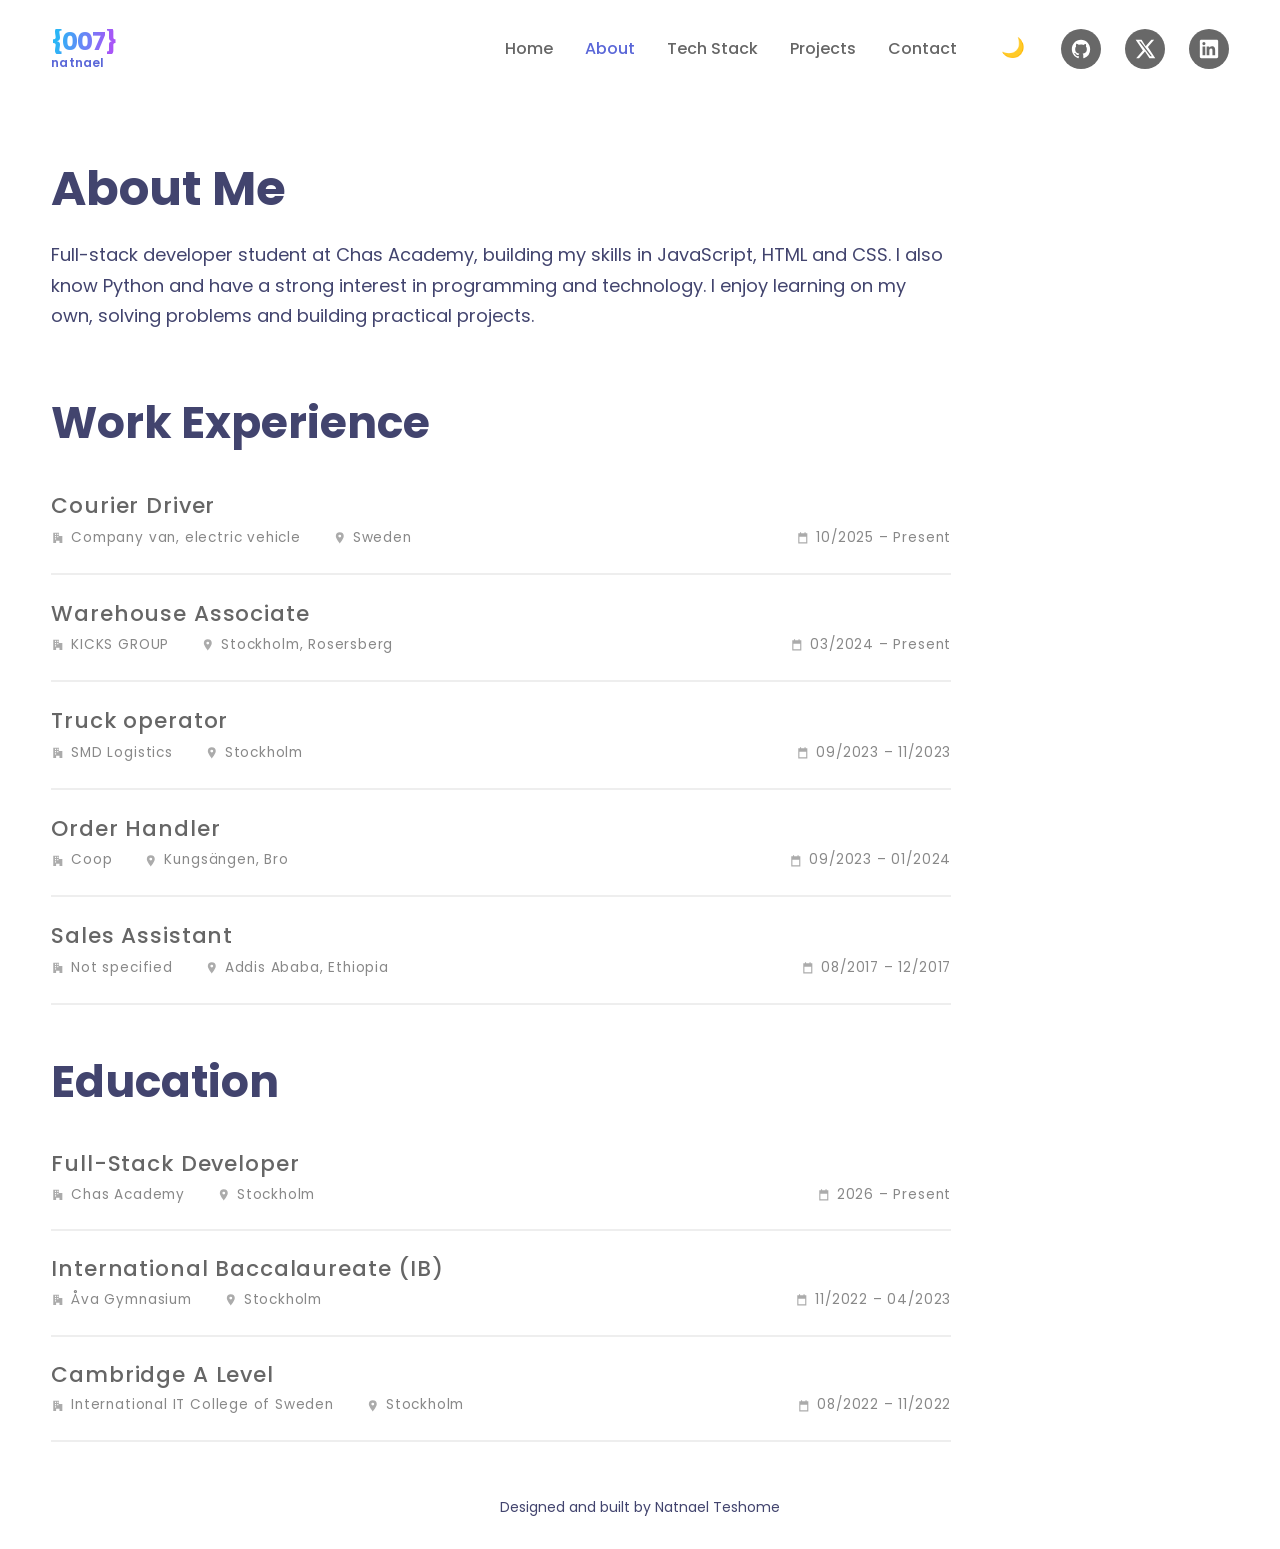
==== commit 7c5756d5: "Complete portfolio JavaScript assignment" ====
--- a/about.html
+++ b/about.html
@@ -1,138 +1,135 @@
-<!DOCTYPE html>
+<!doctype html>
 <html lang="en">
-<head>
-    <meta charset="UTF-8">
-    <meta name="viewport" content="width=device-width, initial-scale=1.0">
-    <meta name="description" content="Learn about Natnael Teshome, his work experience and education.">
+  <head>
+    <meta charset="UTF-8" />
+    <meta name="viewport" content="width=device-width, initial-scale=1.0" />
+
+    <meta
+      name="description"
+      content="Learn about Natnael Teshome, his work experience and education."
+    />
+
     <title>About | Natnael Teshome</title>
 
-    <link rel="preconnect" href="https://fonts.googleapis.com">
-    <link rel="preconnect" href="https://fonts.gstatic.com" crossorigin>
-    <link href="https://fonts.googleapis.com/css2?family=Poppins:wght@400;500;600;700&display=swap" rel="stylesheet">
-    <link rel="stylesheet" href="style.css">
-</head>
-<body>
+    <link rel="preconnect" href="https://fonts.googleapis.com" />
+    <link rel="preconnect" href="https://fonts.gstatic.com" crossorigin />
+
+    <link
+      href="https://fonts.googleapis.com/css2?family=Poppins:wght@400;500;600;700&display=swap"
+      rel="stylesheet"
+    />
+
+    <link rel="stylesheet" href="style.css" />
+  </head>
+
+  <body>
     <header>
-        <nav aria-label="Main navigation">
-            <a class="logo" href="index.html" aria-label="Natnael home">
+      <nav aria-label="Main navigation">
+        <a class="logo" href="index.html" aria-label="Natnael home">
           <span class="logo-symbol">{007}</span>
           <span class="logo-name">natnael</span>
         </a>
-        <button class="menu-toggle" type="button" aria-label="Open navigation menu" aria-expanded="false" aria-controls="primary-navigation">
-          <span></span><span></span><span></span>
+
+        <button
+          class="menu-toggle"
+          type="button"
+          aria-label="Open navigation menu"
+          aria-expanded="false"
+          aria-controls="primary-navigation"
+        >
+          <span></span>
+          <span></span>
+          <span></span>
         </button>
 
-            <ul id="primary-navigation" class="primary-navigation">
+        <ul id="primary-navigation" class="primary-navigation">
           <li><a href="index.html">Home</a></li>
-                <li><a href="about.html" aria-current="page">About</a></li>
-                <li><a href="tech-stack.html">Tech Stack</a></li>
-                <li><a href="projects.html">Projects</a></li>
-                <li><a href="contact.html">Contact</a></li>
-            </ul>
+          <li><a href="about.html" aria-current="page">About</a></li>
+          <li><a href="tech-stack.html">Tech Stack</a></li>
+          <li><a href="projects.html">Projects</a></li>
+          <li><a href="contact.html">Contact</a></li>
+        </ul>
 
-            <div class="social-icons">
-          <a href="https://github.com/nate1721" target="_blank" rel="noopener noreferrer" aria-label="GitHub (opens in a new tab)">
-            <svg viewBox="0 0 24 24" aria-hidden="true" focusable="false"><path d="M12 2C6.48 2 2 6.58 2 12.24c0 4.53 2.87 8.37 6.84 9.72.5.1.68-.22.68-.49v-1.7c-2.78.62-3.37-1.22-3.37-1.22-.46-1.18-1.11-1.5-1.11-1.5-.91-.64.07-.63.07-.63 1 .08 1.53 1.07 1.53 1.07.9 1.58 2.36 1.12 2.94.86.09-.67.35-1.12.64-1.38-2.22-.26-4.56-1.15-4.56-5.08 0-1.12.39-2.03 1.03-2.75-.1-.26-.45-1.3.1-2.71 0 0 .84-.28 2.75 1.05A9.18 9.18 0 0 1 12 7.15c.85 0 1.71.12 2.51.36 1.91-1.33 2.75-1.05 2.75-1.05.55 1.41.2 2.45.1 2.71.64.72 1.03 1.63 1.03 2.75 0 3.94-2.35 4.81-4.58 5.07.36.32.68.94.68 1.9v2.58c0 .27.18.6.69.49A10.25 10.25 0 0 0 22 12.24C22 6.58 17.52 2 12 2Z"/></svg>
+        <button
+          class="theme-toggle"
+          type="button"
+          aria-label="Switch to dark mode"
+          aria-pressed="false"
+        >
+          🌙
+        </button>
+
+        <div class="social-icons">
+          <a
+            href="https://github.com/nate1721"
+            target="_blank"
+            rel="noopener noreferrer"
+            aria-label="GitHub"
+          >
+            <svg viewBox="0 0 24 24" aria-hidden="true">
+              <path
+                d="M12 2C6.48 2 2 6.58 2 12.24c0 4.53 2.87 8.37 6.84 9.72.5.1.68-.22.68-.49v-1.7c-2.78.62-3.37-1.22-3.37-1.22-.46-1.18-1.11-1.5-1.11-1.5-.91-.64.07-.63.07-.63 1 .08 1.53 1.07 1.53 1.07.9 1.58 2.36 1.12 2.94.86.09-.67.35-1.12.64-1.38-2.22-.26-4.56-1.15-4.56-5.08 0-1.12.39-2.03 1.03-2.75-.1-.26-.45-1.3.1-2.71 0 0 .84-.28 2.75 1.05A9.18 9.18 0 0 1 12 7.15c.85 0 1.71.12 2.51.36 1.91-1.33 2.75-1.05 2.75-1.05.55 1.41.2 2.45.1 2.71.64.72 1.03 1.63 1.03 2.75 0 3.94-2.35 4.81-4.58 5.07.36.32.68.94.68 1.9v2.58c0 .27.18.6.69.49A10.25 10.25 0 0 0 22 12.24C22 6.58 17.52 2 12 2Z"
+              />
+            </svg>
           </a>
-          <a href="https://x.com/" target="_blank" rel="noopener noreferrer" aria-label="X / Twitter (opens in a new tab)">
-            <svg viewBox="0 0 24 24" aria-hidden="true" focusable="false"><path d="M18.9 2H22l-6.8 7.8L23.2 22h-6.3l-4.9-7.4L5.5 22H2.4l7.3-8.4L1.8 2h6.5l4.4 6.9L18.9 2Zm-1.1 18h1.7L7.3 3.9H5.5L17.8 20Z"/></svg>
+
+          <a
+            href="https://x.com/"
+            target="_blank"
+            rel="noopener noreferrer"
+            aria-label="X"
+          >
+            <svg viewBox="0 0 24 24" aria-hidden="true">
+              <path
+                d="M18.9 2H22l-6.8 7.8L23.2 22h-6.3l-4.9-7.4L5.5 22H2.4l7.3-8.4L1.8 2h6.5l4.4 6.9L18.9 2Zm-1.1 18h1.7L7.3 3.9H5.5L17.8 20Z"
+              />
+            </svg>
           </a>
-          <a href="https://www.linkedin.com/" target="_blank" rel="noopener noreferrer" aria-label="LinkedIn (opens in a new tab)">
-            <svg viewBox="0 0 24 24" aria-hidden="true" focusable="false"><path d="M20.45 2H3.55C2.69 2 2 2.68 2 3.52v16.96c0 .84.69 1.52 1.55 1.52h16.9c.86 0 1.55-.68 1.55-1.52V3.52c0-.84-.69-1.52-1.55-1.52ZM7.93 18.7H4.96V9.14h2.97v9.56ZM6.45 7.83a1.72 1.72 0 1 1 0-3.44 1.72 1.72 0 0 1 0 3.44Zm12.27 10.87h-2.97v-4.65c0-1.11-.02-2.54-1.55-2.54-1.55 0-1.79 1.21-1.79 2.46v4.73H9.44V9.14h2.85v1.31h.04c.4-.75 1.37-1.55 2.82-1.55 3.01 0 3.57 1.98 3.57 4.56v5.24Z"/></svg>
+
+          <a
+            href="https://www.linkedin.com/"
+            target="_blank"
+            rel="noopener noreferrer"
+            aria-label="LinkedIn"
+          >
+            <svg viewBox="0 0 24 24" aria-hidden="true">
+              <path
+                d="M20.45 2H3.55C2.69 2 2 2.68 2 3.52v16.96c0 .84.69 1.52 1.55 1.52h16.9c.86 0 1.55-.68 1.55-1.52V3.52c0-.84-.69-1.52-1.55-1.52ZM7.93 18.7H4.96V9.14h2.97v9.56ZM6.45 7.83a1.72 1.72 0 1 1 0-3.44 1.72 1.72 0 0 1 0 3.44Zm12.27 10.87h-2.97v-4.65c0-1.11-.02-2.54-1.55-2.54-1.55 0-1.79 1.21-1.79 2.46v4.73H9.44V9.14h2.85v1.31h.04c.4-.75 1.37-1.55 2.82-1.55 3.01 0 3.57 1.98 3.57 4.56v5.24Z"
+              />
+            </svg>
           </a>
         </div>
-        </nav>
+      </nav>
     </header>
 
     <main>
-        <section class="about" aria-labelledby="about-title">
-            <h1 id="about-title">About Me</h1>
-            <p>
-                Full-stack developer student at Chas Academy, building my skills in
-                JavaScript, HTML and CSS. I also know Python and have a strong
-                interest in programming and technology. I enjoy learning on my own,
-                solving problems and building practical projects.
-            </p>
-        </section>
+      <section class="about" aria-labelledby="about-title">
+        <h1 id="about-title">About Me</h1>
 
-        <section class="work-experience" aria-labelledby="experience-title">
-            <h2 id="experience-title">Work Experience</h2>
+        <p>
+          Full-stack developer student at Chas Academy, building my skills in
+          JavaScript, HTML and CSS. I also know Python and have a strong
+          interest in programming and technology. I enjoy learning on my own,
+          solving problems and building practical projects.
+        </p>
+      </section>
 
-            <article>
-                <div class="job-info">
-                    <h3>Delivery Driver</h3>
-                    <p>Company van, electric vehicle • Sweden</p>
-                </div>
-                <p class="job-date">10/2025 – Present</p>
-            </article>
+      <section class="cv-section" aria-labelledby="work-title">
+        <h2 id="work-title">Work Experience</h2>
+        <div id="work-experience"></div>
+      </section>
 
-            <article>
-                <div class="job-info">
-                    <h3>Warehouse Associate</h3>
-                    <p>KICKS GROUP • Stockholm, Rosersberg</p>
-                </div>
-                <p class="job-date">03/2024 – Present</p>
-            </article>
-
-            <article>
-                <div class="job-info">
-                    <h3>Terminal Worker</h3>
-                    <p>SMD Logistics • Stockholm</p>
-                </div>
-                <p class="job-date">09/2023 – 11/2023</p>
-            </article>
-
-            <article>
-                <div class="job-info">
-                    <h3>Order Handler</h3>
-                    <p>Coop • Kungsängen, Bro</p>
-                </div>
-                <p class="job-date">09/2023 – 01/2024</p>
-            </article>
-
-            <article>
-                <div class="job-info">
-                    <h3>Sales Assistant</h3>
-                    <p>Addis Ababa, Ethiopia</p>
-                </div>
-                <p class="job-date">08/2017 – 12/2017</p>
-            </article>
-        </section>
-
-        <section class="education" aria-labelledby="education-title">
-            <h2 id="education-title">Education</h2>
-
-            <article>
-                <div class="education-info">
-                    <h3>Chas Academy</h3>
-                    <p>Full-Stack Developer • Stockholm</p>
-                </div>
-                <p class="education-date">2026 – Present</p>
-            </article>
-
-            <article>
-                <div class="education-info">
-                    <h3>Åva Gymnasium</h3>
-                    <p>International Baccalaureate (IB) • Stockholm</p>
-                </div>
-                <p class="education-date">11/2022 – 04/2023</p>
-            </article>
-
-            <article>
-                <div class="education-info">
-                    <h3>International IT College of Sweden</h3>
-                    <p>Cambridge A Level • Stockholm</p>
-                </div>
-                <p class="education-date">08/2022 – 11/2022</p>
-            </article>
-        </section>
+      <section class="cv-section" aria-labelledby="education-title">
+        <h2 id="education-title">Education</h2>
+        <div id="education-list"></div>
+      </section>
     </main>
 
     <footer>
-        <p>Designed and built by Natnael Teshome</p>
+      <p>Designed and built by Natnael Teshome</p>
     </footer>
+
     <script src="script.js" defer></script>
-</body>
-</html>
-</body>
-</html>
+    <script src="about.js" defer></script>
+  </body>
+</html>
--- a/style.css
+++ b/style.css
@@ -1,925 +1,1211 @@
 /* =========================================
-   1. RESET AND CSS VARIABLES
+   1. VARIABLES AND RESET
 ========================================= */
 
 :root {
-    --background-color: #ffffff;
-    --surface-color: #ffffff;
-    --text-color: #42446e;
-    --accent-color: #5a67d8;
-    --muted-color: #666666;
-    --border-color: #eeeeee;
-
-    --font-family: "Poppins", sans-serif;
-
-    --content-width: 1200px;
-    --page-gutter: 5%;
-
-    --gradient-profile: linear-gradient(
-        135deg,
-        #e600a9,
-        #a855f7,
-        #29b6f6
-    );
-
-    --radius-card: 20px;
-    --shadow-card: 0 10px 30px rgba(0, 0, 0, 0.08);
+  --background-color: #ffffff;
+  --surface-color: #ffffff;
+  --text-color: #42446e;
+  --accent-color: #5a67d8;
+  --muted-color: #666666;
+  --border-color: #eeeeee;
+
+  --font-family: "Poppins", sans-serif;
+  --gradient-profile: linear-gradient(135deg, #e600a9, #a855f7, #29b6f6);
+
+  --radius-card: 20px;
+  --shadow-card: 0 10px 30px rgba(0, 0, 0, 0.08);
 }
 
 *,
 *::before,
 *::after {
-    box-sizing: border-box;
+  box-sizing: border-box;
 }
 
 html {
-    scroll-behavior: smooth;
+  width: 100%;
+  overflow-x: clip;
+  scroll-behavior: smooth;
 }
 
 body {
-    display: flex;
-    flex-direction: column;
-    min-width: 320px;
-    min-height: 100vh;
-    margin: 0;
-    background: var(--background-color);
-    color: var(--text-color);
-    font-family: var(--font-family);
-    line-height: 1.6;
+  display: flex;
+  flex-direction: column;
+  width: 100%;
+  min-width: 320px;
+  min-height: 100vh;
+  margin: 0;
+  background: var(--background-color);
+  color: var(--text-color);
+  font-family: var(--font-family);
+  line-height: 1.6;
 }
 
 main {
-    flex: 1;
-    width: 100%;
+  flex: 1;
+  width: 100%;
+  min-width: 0;
 }
 
 img {
-    display: block;
-    max-width: 100%;
+  display: block;
+  max-width: 100%;
 }
 
 a {
-    color: inherit;
-    text-decoration: none;
-}
-
-button,
-input,
-textarea,
-select {
-    font: inherit;
+  color: inherit;
+  text-decoration: none;
 }
 
 button {
-    color: inherit;
+  color: inherit;
+  font: inherit;
 }
 
 h1,
 h2,
 h3,
 p {
-    margin-top: 0;
+  margin-top: 0;
 }
 
 h1,
 h2,
 h3 {
-    line-height: 1.3;
+  line-height: 1.3;
 }
 
 ul {
-    margin: 0;
-    padding: 0;
-    list-style: none;
+  margin: 0;
+  padding: 0;
+  list-style: none;
 }
 
 a:focus-visible,
-button:focus-visible,
-input:focus-visible,
-textarea:focus-visible {
-    outline: 3px solid var(--accent-color);
-    outline-offset: 4px;
+button:focus-visible {
+  outline: 3px solid var(--accent-color);
+  outline-offset: 4px;
 }
 
 ::selection {
-    color: #ffffff;
-    background: var(--accent-color);
-}
-
-/* =========================================
-   2. HEADER AND LOGO
+  color: #ffffff;
+  background: var(--accent-color);
+}
+
+/* =========================================
+   2. HEADER, LOGO AND NAVIGATION
 ========================================= */
 
 header {
-    position: relative;
-    z-index: 10;
-    width: 100%;
-    padding: 28px 4%;
-    background: var(--background-color);
+  position: relative;
+  z-index: 10;
+  width: 100%;
+  padding: 28px 4%;
+  background: var(--background-color);
 }
 
 header nav {
+  display: flex;
+  align-items: center;
+  justify-content: space-between;
+  gap: 28px;
+  width: 100%;
+  max-width: 1500px;
+  margin: 0 auto;
+}
+
+.logo {
+  display: flex;
+  flex-shrink: 0;
+  flex-direction: column;
+  align-items: flex-start;
+  justify-content: center;
+  line-height: 1;
+}
+
+.logo-symbol {
+  font-size: 25px;
+  font-weight: 700;
+  letter-spacing: -1px;
+  line-height: 1;
+  background: linear-gradient(100deg, #29b6f6 10%, #a855f7 90%);
+  -webkit-background-clip: text;
+  background-clip: text;
+  color: transparent;
+}
+
+.logo-name {
+  margin-top: 3px;
+  color: var(--accent-color);
+  font-size: 12px;
+  font-weight: 600;
+  letter-spacing: 0.2px;
+  line-height: 1;
+}
+
+header nav ul.primary-navigation {
+  display: flex;
+  align-items: center;
+  justify-content: center;
+  gap: clamp(18px, 2.5vw, 40px);
+  margin-left: auto;
+}
+
+.primary-navigation a {
+  display: inline-block;
+  padding: 8px 0;
+  color: var(--muted-color);
+  font-size: 16px;
+  font-weight: 500;
+  transition: color 0.2s ease;
+}
+
+.primary-navigation a:hover,
+.primary-navigation a[aria-current="page"] {
+  color: var(--accent-color);
+}
+
+/* Hamburger button (only shown on mobile) */
+
+.menu-toggle {
+  display: none;
+  position: absolute;
+  top: 1rem;
+  right: 1rem;
+  z-index: 1001;
+  flex-direction: column;
+  align-items: center;
+  justify-content: center;
+  gap: 5px;
+  width: 2.75rem;
+  height: 2.75rem;
+  padding: 0.5rem;
+  border: 0;
+  border-radius: 6px;
+  background: transparent;
+  cursor: pointer;
+}
+
+.menu-toggle span {
+  display: block;
+  width: 22px;
+  height: 2px;
+  border-radius: 2px;
+  background: #222222;
+  transition:
+    transform 0.2s ease,
+    opacity 0.2s ease;
+}
+
+.menu-toggle[aria-expanded="true"] span:first-child {
+  transform: translateY(7px) rotate(45deg);
+}
+
+.menu-toggle[aria-expanded="true"] span:nth-child(2) {
+  opacity: 0;
+}
+
+.menu-toggle[aria-expanded="true"] span:last-child {
+  transform: translateY(-7px) rotate(-45deg);
+}
+
+/* =========================================
+   3. SOCIAL ICONS AND THEME TOGGLE
+========================================= */
+
+.social-icons {
+  display: flex;
+  flex-shrink: 0;
+  align-items: center;
+  justify-content: center;
+  gap: 24px;
+}
+
+.social-icons a {
+  display: flex;
+  align-items: center;
+  justify-content: center;
+  width: 40px;
+  height: 40px;
+  border-radius: 50%;
+  background: #686868;
+  color: #ffffff;
+  transition:
+    background-color 0.2s ease,
+    transform 0.2s ease;
+}
+
+.social-icons a:hover {
+  background: var(--accent-color);
+  transform: translateY(-2px);
+}
+
+.social-icons svg {
+  display: block;
+  width: 22px;
+  height: 22px;
+  fill: currentColor;
+}
+
+.theme-toggle {
+  display: grid;
+  place-items: center;
+  width: 2.5rem;
+  height: 2.5rem;
+  margin-left: 0.5rem;
+  border: 0;
+  border-radius: 50%;
+  background: transparent;
+  font-size: 1.2rem;
+  cursor: pointer;
+  transition: transform 0.2s ease;
+}
+
+.theme-toggle:hover {
+  transform: rotate(15deg);
+}
+
+/* =========================================
+   4. PAGE SECTIONS (shared by all pages)
+   Every section uses the same box as the nav,
+   so the content lines up with the logo.
+========================================= */
+
+.about,
+.cv-section,
+.tech-stack,
+.projects,
+.contact {
+  width: 92%;
+  max-width: 1500px;
+  min-width: 0;
+  margin: 0 auto;
+}
+
+/* =========================================
+   5. HOME PAGE
+========================================= */
+
+.hero {
+  display: flex;
+  align-items: center;
+  justify-content: space-between;
+  gap: clamp(2rem, 5vw, 5rem);
+  width: 86%;
+  max-width: 1250px;
+  min-width: 0;
+  min-height: 75vh;
+  margin: 0 auto;
+  padding: 3rem 0;
+}
+
+.hero-text {
+  flex: 1;
+  min-width: 0;
+  max-width: 700px;
+  text-align: left;
+}
+
+.hero-text p {
+  margin-bottom: 15px;
+}
+
+.hero-text p:first-child {
+  margin-bottom: 1rem;
+  font-size: 1.5rem;
+  line-height: 1.4;
+}
+
+.hero-text h1 {
+  margin-bottom: 1rem;
+  color: var(--text-color);
+  font-size: clamp(2.5rem, 4vw, 3.75rem);
+  font-weight: 700;
+  line-height: 1.2;
+  overflow-wrap: anywhere;
+}
+
+.hero-text h1 span {
+  color: var(--accent-color);
+}
+
+.hero-text p:last-child {
+  max-width: 550px;
+  font-size: clamp(1rem, 1.5vw, 1.25rem);
+  line-height: 1.7;
+  cursor: default;
+}
+
+/* Profile photo with gradient border */
+
+.hero img {
+  flex: 0 0 auto;
+  width: clamp(220px, 24vw, 320px);
+  height: auto;
+  aspect-ratio: 1;
+  border: 6px solid transparent;
+  border-radius: 50%;
+  background:
+    linear-gradient(var(--background-color), var(--background-color))
+      padding-box,
+    var(--gradient-profile) border-box;
+  object-fit: cover;
+  overflow: hidden;
+  position: relative;
+  cursor: pointer;
+  transition: filter 250ms ease;
+}
+
+.hero img:hover {
+  filter: drop-shadow(0 0 12px #a855f7) drop-shadow(0 0 24px #29b6f6);
+}
+
+/* Energy burst when the photo is hovered or clicked (see script.js) */
+
+.hero img.energy-burst {
+  animation: profile-energy-burst 850ms ease-out;
+  filter: drop-shadow(0 0 12px #a855f7) drop-shadow(0 0 24px #29b6f6);
+}
+
+@keyframes profile-energy-burst {
+  0% {
+    transform: scale(1) rotate(0deg);
+  }
+  35% {
+    transform: scale(1.08) rotate(12deg);
+  }
+  65% {
+    transform: scale(0.96) rotate(-8deg);
+  }
+  100% {
+    transform: scale(1) rotate(0deg);
+  }
+}
+
+.profile-particle {
+  position: fixed;
+  z-index: 9999;
+  width: 8px;
+  height: 8px;
+  border-radius: 50%;
+  pointer-events: none;
+  background: #a855f7;
+  box-shadow: 0 0 12px #29b6f6;
+  animation: particle-burst 700ms ease-out forwards;
+}
+
+@keyframes particle-burst {
+  from {
+    opacity: 1;
+    transform: translate(0, 0) scale(1);
+  }
+  to {
+    opacity: 0;
+    transform: translate(var(--x), var(--y)) scale(0);
+  }
+}
+
+/* Hero text: entrance animation and hover effects */
+
+.hero-text > * {
+  opacity: 0;
+  animation: text-reveal 900ms cubic-bezier(0.22, 1, 0.36, 1) forwards;
+  transition:
+    color 300ms ease,
+    text-shadow 300ms ease;
+}
+
+.hero-text > *:nth-child(1) {
+  animation-delay: 100ms;
+}
+
+.hero-text > *:nth-child(2) {
+  animation-delay: 250ms;
+}
+
+.hero-text > *:nth-child(3) {
+  animation-delay: 400ms;
+}
+
+@keyframes text-reveal {
+  from {
+    opacity: 0;
+    transform: translateY(22px);
+  }
+  to {
+    opacity: 1;
+    transform: translateY(0);
+  }
+}
+
+.hero-text h1:hover {
+  color: #6875e8;
+  text-shadow: 0 0 18px rgba(104, 117, 232, 0.3);
+}
+
+.hero-text p:hover {
+  text-shadow: 0 0 14px rgba(104, 117, 232, 0.25);
+}
+
+.hero-text h1 span:hover {
+  filter: brightness(1.2);
+}
+
+.hero-text p:last-child:hover {
+  color: #6875e8;
+  text-shadow: 0 0 14px rgba(104, 117, 232, 0.3);
+}
+
+/* =========================================
+   6. ABOUT PAGE
+========================================= */
+
+.about {
+  padding-block: 60px 20px;
+}
+
+.about > *,
+.cv-section > * {
+  max-width: 900px;
+}
+
+.about h1 {
+  margin-bottom: 20px;
+  font-size: clamp(36px, 4vw, 48px);
+}
+
+.about p {
+  font-size: 18px;
+  line-height: 1.7;
+}
+
+.cv-section {
+  padding-block: 1.5rem;
+}
+
+.cv-section h2 {
+  margin-bottom: 1rem;
+  font-size: clamp(32px, 4vw, 44px);
+}
+
+/* CV rows: title + meta on the left, badge and dates on the right */
+
+#work-experience,
+#education-list {
+  width: 100%;
+}
+
+.cv-item {
+  display: grid;
+  grid-template-columns: 1fr auto;
+  grid-template-areas:
+    "title badge"
+    "meta  period";
+  column-gap: 1.5rem;
+  align-items: end;
+  min-width: 0;
+  padding: 1.5rem 0;
+  border-bottom: 2px solid var(--border-color);
+  overflow-wrap: anywhere;
+}
+
+.cv-item h3 {
+  grid-area: title;
+  margin: 0 0 0.35rem;
+  color: var(--muted-color);
+  font-size: 1.35rem;
+  font-weight: 500;
+  letter-spacing: 0.04em;
+}
+
+#work-experience .cv-item h3 {
+  line-height: 1.4;
+}
+
+.cv-badge {
+  grid-area: badge;
+  justify-self: end;
+  align-self: start;
+  padding: 0.2rem 0.9rem;
+  border-radius: 999px;
+  background: #d9f8e3;
+  color: #1f8a3b;
+  font-size: 0.65rem;
+  font-weight: 600;
+  letter-spacing: 0.04em;
+}
+
+.cv-meta,
+.cv-period {
+  margin: 0;
+  color: #888888;
+  font-size: 0.85rem;
+  letter-spacing: 0.06em;
+}
+
+.cv-meta {
+  grid-area: meta;
+  display: flex;
+  flex-wrap: wrap;
+  gap: 0.25rem 2rem;
+}
+
+.cv-period {
+  grid-area: period;
+  white-space: nowrap;
+}
+
+.cv-meta span,
+.cv-period {
+  display: inline-flex;
+  align-items: center;
+  gap: 0.4rem;
+}
+
+.cv-meta svg,
+.cv-period svg {
+  width: 0.85rem;
+  height: 0.85rem;
+  flex-shrink: 0;
+  fill: currentColor;
+  opacity: 0.7;
+}
+
+/* =========================================
+   7. TECH STACK PAGE
+========================================= */
+
+.tech-stack {
+  padding-block: 80px;
+}
+
+.tech-stack h1 {
+  margin-bottom: 15px;
+  font-size: clamp(36px, 4vw, 48px);
+}
+
+.tech-stack > p {
+  margin-bottom: 70px;
+  font-size: 20px;
+}
+
+.skills {
+  display: grid;
+  grid-template-columns: repeat(6, minmax(0, 1fr));
+  gap: 50px 35px;
+}
+
+.skill {
+  min-width: 0;
+  text-align: center;
+  overflow-wrap: anywhere;
+}
+
+.skill img {
+  width: 100px;
+  height: 100px;
+  margin: 0 auto 15px;
+  object-fit: contain;
+}
+
+.skill h2 {
+  margin-bottom: 8px;
+  font-size: 20px;
+}
+
+.skill p {
+  font-size: 14px;
+}
+
+/* =========================================
+   8. PROJECTS PAGE
+========================================= */
+
+.projects {
+  padding-block: 80px;
+}
+
+.projects h1 {
+  margin-bottom: 15px;
+  font-size: clamp(36px, 4vw, 48px);
+}
+
+.projects > p {
+  margin-bottom: 60px;
+  font-size: 20px;
+}
+
+.project-grid {
+  display: grid;
+  grid-template-columns: repeat(3, minmax(0, 1fr));
+  gap: 30px;
+}
+
+.project-card {
+  display: flex;
+  flex-direction: column;
+  min-width: 0;
+  overflow: hidden;
+  overflow-wrap: anywhere;
+  border-radius: var(--radius-card);
+  background: var(--surface-color);
+  box-shadow: var(--shadow-card);
+}
+
+.project-card > img {
+  width: 100%;
+  height: 220px;
+  object-fit: cover;
+}
+
+.project-content {
+  display: flex;
+  flex: 1;
+  flex-direction: column;
+  min-width: 0;
+  padding: 25px;
+  overflow-wrap: anywhere;
+}
+
+.project-content h2 {
+  margin-bottom: 15px;
+  font-size: 20px;
+  line-height: 1.3;
+}
+
+.project-content p {
+  margin-bottom: 15px;
+  font-size: 14px;
+  line-height: 1.7;
+}
+
+.project-links {
+  display: flex;
+  flex-wrap: wrap;
+  gap: 20px;
+  margin-top: auto;
+  padding-top: 10px;
+}
+
+.project-links a {
+  color: var(--text-color);
+  font-weight: 600;
+  text-decoration: underline;
+}
+
+.project-links a:hover {
+  color: var(--accent-color);
+}
+
+/* Repositories loaded from the GitHub API (see script.js) */
+
+#github-repositories {
+  display: grid;
+  grid-template-columns: repeat(2, minmax(0, 1fr));
+  gap: 1.5rem;
+  min-width: 0;
+  margin-top: 2rem;
+}
+
+.github-repo-card {
+  display: flex;
+  flex-direction: column;
+  min-width: 0;
+  padding: 1.5rem;
+  border: 1px solid var(--border-color);
+  border-radius: var(--radius-card);
+  box-shadow: var(--shadow-card);
+  overflow-wrap: anywhere;
+}
+
+.github-repo-card h3 {
+  margin-bottom: 0.75rem;
+}
+
+.github-repo-card p {
+  margin-bottom: 1rem;
+  color: var(--muted-color);
+}
+
+.github-repo-card a {
+  color: var(--accent-color);
+  font-weight: 600;
+  text-decoration: underline;
+}
+
+/* =========================================
+   9. CONTACT PAGE
+========================================= */
+
+.contact {
+  display: flex;
+  flex-direction: column;
+  align-items: flex-start;
+  justify-content: center;
+  min-height: 75vh;
+  padding-block: 60px;
+  text-align: left;
+}
+
+.contact h1 {
+  margin-bottom: 10px;
+  font-size: clamp(30px, 4vw, 38px);
+}
+
+.contact-email {
+  max-width: 100%;
+  color: var(--accent-color);
+  font-size: clamp(22px, 3vw, 36px);
+  font-weight: 500;
+  overflow-wrap: anywhere;
+}
+
+.contact-email:hover {
+  text-decoration: underline;
+}
+
+/* =========================================
+   10. FOOTER
+========================================= */
+
+footer {
+  width: 100%;
+  padding: 30px 15px;
+  text-align: center;
+}
+
+footer p {
+  margin-bottom: 0;
+  font-size: 14px;
+}
+
+/* =========================================
+   11. DARK MODE
+========================================= */
+
+body.dark-mode {
+  background: #121212;
+  color: #f5f5f5;
+}
+
+body.dark-mode header,
+body.dark-mode footer,
+body.dark-mode .project-card {
+  background: #1e1e1e;
+  color: #f5f5f5;
+}
+
+body.dark-mode a {
+  color: #d4b5ff;
+}
+
+body.dark-mode .theme-toggle {
+  color: #f5f5f5;
+}
+
+body.dark-mode .menu-toggle span {
+  background: #f5f5f5;
+}
+
+body.dark-mode main {
+  background-color: #121212;
+  color: #f5f5f5;
+}
+
+body.dark-mode main p,
+body.dark-mode main li,
+body.dark-mode main span {
+  color: #e0e0e0;
+}
+
+body.dark-mode main h1,
+body.dark-mode main h2,
+body.dark-mode main h3 {
+  color: #ffffff;
+}
+
+body.dark-mode .cv-item {
+  border-color: #3a3a3a;
+}
+
+body.dark-mode .cv-item h3 {
+  color: #f0f0f0;
+}
+
+body.dark-mode .cv-meta,
+body.dark-mode .cv-period {
+  color: #b5b5b5;
+}
+
+body.dark-mode .github-repo-card {
+  background-color: #1e1e1e;
+  border-color: #555555;
+}
+
+body.dark-mode .tech-stack img {
+  border-radius: 0.5rem;
+}
+
+body.dark-mode .tech-stack img[src*="github"],
+body.dark-mode .tech-stack img[src*="lovable"] {
+  background-color: #ffffff;
+  padding: 0.4rem;
+  object-fit: contain;
+}
+
+/* =========================================
+   12. TABLET (701px - 1000px)
+========================================= */
+
+@media (min-width: 701px) and (max-width: 1000px) {
+  header {
+    padding: 24px 4%;
+  }
+
+  header nav,
+  header nav ul.primary-navigation {
+    gap: 16px;
+  }
+
+  .primary-navigation a {
+    font-size: 14px;
+  }
+
+  .social-icons {
+    gap: 12px;
+  }
+
+  .social-icons a {
+    width: 34px;
+    height: 34px;
+  }
+
+  .social-icons svg {
+    width: 19px;
+    height: 19px;
+  }
+
+  .skills {
+    grid-template-columns: repeat(3, minmax(0, 1fr));
+    gap: 40px 25px;
+  }
+
+  .project-grid {
+    grid-template-columns: repeat(2, minmax(0, 1fr));
+  }
+}
+
+/* =========================================
+   13. MOBILE (up to 700px)
+========================================= */
+
+@media (max-width: 700px) {
+  /* Header: moon + hamburger side by side, top right */
+  header {
     display: flex;
     align-items: center;
     justify-content: space-between;
-    gap: 28px;
-    width: 100%;
-    max-width: 1500px;
-    margin: 0 auto;
-}
-
-.logo {
+    padding: 18px 5% 12px;
+  }
+
+  header nav {
+    display: grid;
+    grid-template-columns: minmax(0, 1fr) auto;
+    align-items: start;
+    gap: 0;
+  }
+
+  .logo {
+    grid-column: 1;
+    grid-row: 1;
+  }
+
+  .logo-symbol {
+    font-size: 24px;
+  }
+
+  .theme-toggle {
+    position: absolute;
+    top: 1.15rem;
+    right: calc(5% + 2.6rem);
+    z-index: 1001;
+    margin-left: 0;
+  }
+
+  .menu-toggle {
     display: flex;
-    flex-shrink: 0;
-    flex-direction: column;
-    align-items: flex-start;
-    justify-content: center;
-    gap: 0;
-    line-height: 1;
-}
-
-.logo-symbol {
-    font-size: 25px;
-    font-weight: 700;
-    letter-spacing: -1px;
-    line-height: 1;
-    background: linear-gradient(100deg, #29b6f6 10%, #a855f7 90%);
-    -webkit-background-clip: text;
-    background-clip: text;
-    color: transparent;
-}
-
-.logo-name {
-    margin-top: 3px;
-    color: var(--accent-color);
-    font-size: 12px;
-    font-weight: 600;
-    letter-spacing: 0.2px;
-    line-height: 1;
-}
-
-/* =========================================
-   3. DESKTOP NAVIGATION
-========================================= */
-
-header nav ul.primary-navigation {
-    display: flex;
-    align-items: center;
-    justify-content: center;
-    gap: clamp(18px, 2.5vw, 40px);
-    margin-left: auto;
-}
-
-.primary-navigation a {
-    display: inline-block;
-    padding: 8px 0;
-    color: var(--muted-color);
-    font-size: 16px;
-    font-weight: 500;
-    transition: color 0.2s ease;
-}
-
-.primary-navigation a:hover,
-.primary-navigation a[aria-current="page"] {
-    color: var(--accent-color);
-}
-
-/* =========================================
-   4. HAMBURGER BUTTON
-========================================= */
-
-.menu-toggle {
+    right: calc(5% - 0.6rem);
+  }
+
+  #primary-navigation {
     display: none;
-    flex-shrink: 0;
+    grid-column: 1 / -1;
+    grid-row: 2;
     flex-direction: column;
     align-items: center;
+    gap: 0;
+    width: 100%;
+    margin: 14px 0 0;
+    padding: 0.75rem 0 0.25rem;
+    border-top: 1px solid var(--border-color);
+  }
+
+  #primary-navigation.is-open {
+    display: flex;
+  }
+
+  .primary-navigation a {
+    padding: 12px 16px;
+    font-size: 16px;
+  }
+
+  /* Social icons only show inside the opened menu */
+  header nav .social-icons {
+    display: none;
+    grid-column: 1 / -1;
+    grid-row: 3;
+    gap: 28px;
+    margin-top: 12px;
+    padding-bottom: 8px;
+  }
+
+  #primary-navigation.is-open ~ .social-icons {
+    display: flex;
+  }
+
+  header nav .social-icons a {
+    width: 30px;
+    height: 30px;
+  }
+
+  header nav .social-icons svg {
+    width: 17px;
+    height: 17px;
+  }
+
+  /* Sections */
+  .about,
+  .cv-section,
+  .tech-stack,
+  .projects,
+  .contact {
+    width: 90%;
+  }
+
+  /* Home */
+  .hero {
+    flex-direction: column;
     justify-content: center;
-    gap: 5px;
-    width: 44px;
-    height: 44px;
-    padding: 10px;
-    border: 0;
-    border-radius: 6px;
-    background: transparent;
-    cursor: pointer;
-}
-
-.menu-toggle span {
-    display: block;
-    width: 22px;
-    height: 2px;
-    border-radius: 2px;
-    background: #222222;
-    transition:
-        transform 0.2s ease,
-        opacity 0.2s ease;
-}
-
-/* Animate the hamburger into an X */
-
-.menu-toggle[aria-expanded="true"] span:first-child {
-    transform: translateY(7px) rotate(45deg);
-}
-
-.menu-toggle[aria-expanded="true"] span:nth-child(2) {
-    opacity: 0;
-}
-
-.menu-toggle[aria-expanded="true"] span:last-child {
-    transform: translateY(-7px) rotate(-45deg);
-}
-
-/* =========================================
-   5. SOCIAL ICONS
-========================================= */
-
-.social-icons {
-    display: flex;
-    flex-shrink: 0;
-    align-items: center;
-    justify-content: center;
-    gap: 24px;
-}
-
-.social-icons a {
-    display: flex;
-    align-items: center;
-    justify-content: center;
-    width: 40px;
-    height: 40px;
-    border-radius: 50%;
-    background: #686868;
-    color: #ffffff;
-    transition:
-        background-color 0.2s ease,
-        transform 0.2s ease;
-}
-
-.social-icons a:hover {
-    background: var(--accent-color);
-    transform: translateY(-2px);
-}
-
-.social-icons svg {
-    display: block;
-    width: 22px;
-    height: 22px;
-    fill: currentColor;
-}
-
-/* =========================================
-   6. HOME PAGE / HERO
-========================================= */
-
-.hero {
-    display: flex;
-    align-items: center;
-    justify-content: space-between;
-    gap: 48px;
+    gap: 2rem;
+    width: 90%;
+    min-height: auto;
+    padding: 3rem 0 4rem;
+  }
+
+  .hero-text {
+    flex: none;
     width: 100%;
-    max-width: 1600px;
-    min-height: 75vh;
+    text-align: center;
+  }
+
+  .hero-text p:first-child {
+    font-size: 1.25rem;
+    line-height: 1.5;
+  }
+
+  .hero-text h1 {
+    font-size: clamp(1.9rem, 7vw, 2.5rem);
+  }
+
+  .hero-text p:last-child {
+    max-width: 100%;
+    font-size: 1rem;
+  }
+
+  .hero img {
+    width: clamp(150px, 42vw, 220px);
     margin: 0 auto;
-    padding: 60px 12% 80px;
-    text-align: left;
-}
-
-.hero-text {
-    flex: 1;
-    min-width: 0;
-    max-width: 650px;
-}
-
-.hero-text p {
-    font-size: 28px;
+  }
+
+  /* About */
+  .about {
+    padding-block: 45px 10px;
+  }
+
+  .about h1 {
+    font-size: 36px;
+  }
+
+  .about p {
+    font-size: 16px;
+  }
+
+  .cv-item {
+    grid-template-columns: minmax(0, 1fr);
+    grid-template-areas:
+      "title"
+      "badge"
+      "meta"
+      "period";
+    row-gap: 0.4rem;
+  }
+
+  .cv-badge {
+    justify-self: start;
+  }
+
+  .cv-period {
+    white-space: normal;
+  }
+
+  /* Tech stack */
+  .tech-stack {
+    padding-block: 45px;
+  }
+
+  .tech-stack h1 {
+    font-size: 36px;
+  }
+
+  .tech-stack > p {
+    margin-bottom: 45px;
+    font-size: 18px;
+  }
+
+  .skills {
+    grid-template-columns: repeat(2, minmax(0, 1fr));
+    gap: 40px 15px;
+  }
+
+  .skill img {
+    width: 80px;
+    height: 80px;
+    margin-bottom: 12px;
+  }
+
+  .skill h2 {
+    font-size: 17px;
     line-height: 1.4;
-    margin-bottom: 15px;
-}
-
-.hero-text h1 {
-    margin-bottom: 15px;
-    color: var(--text-color);
-    font-size: clamp(36px, 3.2vw, 48px);
-    font-weight: 700;
-    line-height: 1.2;
-    overflow-wrap: break-word;
-}
-
-.hero-text h1 span {
-    color: var(--accent-color);
-}
-
-.hero-text .hero-description {
-    max-width: 520px;
-    margin-top: 16px;
-    font-size: 20px;
-    line-height: 1.7;
-}
-
-.hero-text p:last-child {
-    max-width: 520px;
-    line-height: 1.7;
-}
-
-/* Profile photo with gradient border */
-
-.hero img {
-    flex-shrink: 0;
-    width: 300px;
-    height: 300px;
-    border: 6px solid transparent;
-    border-radius: 50%;
-    background:
-        linear-gradient(
-            var(--background-color),
-            var(--background-color)
-        ) padding-box,
-        var(--gradient-profile) border-box;
-    object-fit: cover;
-}
-
-/* =========================================
-   7. ABOUT PAGE
-========================================= */
-
-.about,
-.work-experience,
-.education {
-    width: 100%;
-    max-width: 1000px;
-    margin: 0 auto;
-    padding: 60px 5%;
-}
-
-.about h1 {
-    margin-bottom: 20px;
-    font-size: clamp(36px, 4vw, 48px);
-}
-
-.about p {
+  }
+
+  .skill p {
+    font-size: 13px;
+  }
+
+  /* Projects */
+  .projects {
+    padding-block: 50px;
+  }
+
+  .projects h1 {
+    font-size: 36px;
+  }
+
+  .projects > p {
+    margin-bottom: 35px;
     font-size: 18px;
-    line-height: 1.7;
-}
-
-.work-experience h2,
-.education h2 {
-    margin-bottom: 30px;
-    font-size: 32px;
-}
-
-.work-experience article,
-.education article {
-    display: grid;
-    grid-template-columns: minmax(0, 1fr) auto;
-    gap: 8px 30px;
-    padding: 25px 0;
-    border-bottom: 2px solid var(--border-color);
-}
-
-.work-experience article p:last-child {
-    grid-column: 2;
-    grid-row: 1;
-}
-
-.education article {
-    margin-bottom: 30px;
-}
-
-.work-experience h3,
-.education h3 {
-    margin-bottom: 8px;
-    font-size: 22px;
-}
-
-.work-experience p,
-.education p {
-    margin-bottom: 5px;
-}
-
-/* =========================================
-   8. TECH STACK PAGE
-========================================= */
-
-.tech-stack {
-    width: 100%;
-    max-width: 1100px;
-    margin: 0 auto;
-    padding: 80px 5%;
-}
-
-.tech-stack h1 {
-    margin-bottom: 15px;
-    font-size: clamp(36px, 4vw, 48px);
-}
-
-.tech-stack > p {
-    margin-bottom: 70px;
-    font-size: 20px;
-}
-
-.skills {
-    display: grid;
-    grid-template-columns: repeat(6, minmax(0, 1fr));
-    gap: 50px 35px;
-}
-
-.skill {
-    min-width: 0;
-    text-align: center;
-}
-
-.skill img {
-    width: 100px;
-    height: 100px;
-    margin: 0 auto 15px;
-    object-fit: contain;
-}
-
-.skill h2 {
-    margin-bottom: 8px;
-    font-size: 20px;
-}
-
-.skill p {
-    font-size: 14px;
-}
-
-/* =========================================
-   9. PROJECTS PAGE
-========================================= */
-
-.projects {
-    width: 100%;
-    max-width: 1300px;
-    margin: 0 auto;
-    padding: 80px 5%;
-}
-
-.projects h1 {
-    margin-bottom: 15px;
-    font-size: clamp(36px, 4vw, 48px);
-}
-
-.projects > p {
-    margin-bottom: 60px;
-    font-size: 20px;
-}
-
-.project-grid {
-    display: grid;
-    grid-template-columns: repeat(3, minmax(0, 1fr));
-    gap: 30px;
-}
-
-.project-card {
-    display: flex;
-    flex-direction: column;
-    min-width: 0;
-    overflow: hidden;
-    border-radius: var(--radius-card);
-    background: var(--surface-color);
-    box-shadow: var(--shadow-card);
-}
-
-.project-card > img {
-    display: block;
-    width: 100%;
-    height: 220px;
-    object-fit: cover;
-}
-
-.project-content {
-    display: flex;
-    flex: 1;
-    flex-direction: column;
-    padding: 25px;
-}
-
-.project-content h2 {
-    margin-bottom: 15px;
-    font-size: 20px;
-    line-height: 1.3;
-}
-
-.project-content p {
-    margin-bottom: 15px;
-    font-size: 14px;
-    line-height: 1.7;
-}
-
-.project-links {
-    display: flex;
-    flex-wrap: wrap;
-    gap: 20px;
-    margin-top: auto;
-    padding-top: 10px;
-}
-
-.project-links a {
-    color: var(--text-color);
-    font-weight: 600;
-    text-decoration: underline;
-}
-
-.project-links a:hover {
-    color: var(--accent-color);
-}
-
-/* =========================================
-   10. CONTACT PAGE
-========================================= */
-
-.contact {
-    display: flex;
-    flex-direction: column;
-    align-items: center;
-    justify-content: center;
-    min-height: 75vh;
-    padding: 60px 5%;
-    text-align: center;
-}
-
-.contact h1 {
-    margin-bottom: 10px;
-    font-size: clamp(30px, 4vw, 38px);
-}
-
-.contact-email {
-    max-width: 100%;
-    color: var(--accent-color);
-    font-size: clamp(22px, 3vw, 36px);
-    font-weight: 500;
-    overflow-wrap: anywhere;
-}
-
-.contact-email:hover {
-    text-decoration: underline;
-}
-
-.social-links {
-    display: flex;
-    flex-wrap: wrap;
-    justify-content: center;
+  }
+
+  .project-grid {
+    grid-template-columns: minmax(0, 1fr);
     gap: 25px;
-    margin-top: 25px;
-}
-
-.social-links a {
-    color: var(--text-color);
-    font-weight: 600;
-}
-
-.social-links a:hover {
-    color: var(--accent-color);
-    text-decoration: underline;
-}
-
-/* =========================================
-   11. FOOTER
-========================================= */
-
-footer {
-    width: 100%;
-    padding: 30px 15px;
-    text-align: center;
-}
-
-footer p {
-    margin-bottom: 0;
-    font-size: 14px;
-}
-
-/* =========================================
-   12. MOBILE LAYOUT
-========================================= */
-
-@media (max-width: 700px) {
-    header {
-        padding: 18px 5% 12px;
-    }
-
-    header nav {
-        display: grid;
-        grid-template-columns: minmax(0, 1fr) auto;
-        align-items: start;
-        gap: 0;
-    }
-
-    .logo {
-        grid-column: 1;
-        grid-row: 1;
-    }
-
-    .logo-symbol {
-        font-size: 24px;
-    }
-
-    .menu-toggle {
-        display: flex;
-        grid-column: 2;
-        grid-row: 1;
-        justify-self: end;
-    }
-
-    header nav ul.primary-navigation {
-        display: none;
-        grid-column: 1 / -1;
-        grid-row: 2;
-        flex-direction: column;
-        align-items: center;
-        gap: 9px;
-        width: 100%;
-        margin: 14px 0 0;
-        padding: 12px 0;
-        border-top: 1px solid var(--border-color);
-    }
-
-    header nav ul.primary-navigation.is-open {
-        display: flex;
-    }
-
-    header nav ul.primary-navigation a {
-        padding: 6px 12px;
-        color: var(--muted-color);
-        font-size: 14px;
-    }
-
-    header nav .social-icons {
-        grid-column: 1 / -1;
-        grid-row: 3;
-        justify-content: center;
-        gap: 28px;
-        margin-top: 16px;
-    }
-
-    header nav .social-icons a {
-        width: 30px;
-        height: 30px;
-    }
-
-    header nav .social-icons svg {
-        width: 17px;
-        height: 17px;
-    }
-
-    /* Keep the text above the photo, as in your mobile design */
-
-    .hero {
-        flex-direction: column;
-        align-items: flex-start;
-        justify-content: flex-start;
-        gap: 28px;
-        min-height: auto;
-        padding: 58px 5% 60px;
-        text-align: left;
-    }
-
-    .hero-text {
-        width: 100%;
-        max-width: 100%;
-    }
-
-    .hero-text p {
-        font-size: 20px;
-        line-height: 1.5;
-    }
-
-    .hero-text h1 {
-        margin-bottom: 15px;
-        font-size: clamp(30px, 7.5vw, 36px);
-        line-height: 1.2;
-    }
-
-    .hero-text .hero-description,
-    .hero-text p:last-child {
-        max-width: 100%;
-        font-size: 18px;
-        line-height: 1.7;
-    }
-
-    .hero img {
-        align-self: flex-start;
-        width: 160px;
-        height: 160px;
-    }
-
-    /* About */
-
-    .about,
-    .work-experience,
-    .education {
-        padding: 45px 5%;
-    }
-
-    .about h1 {
-        font-size: 36px;
-    }
-
-    .about p {
-        font-size: 16px;
-    }
-
-    .work-experience h2,
-    .education h2 {
-        font-size: 27px;
-    }
-
-    .work-experience article,
-    .education article {
-        display: block;
-    }
-
-    .work-experience article p:last-child {
-        margin-top: 8px;
-    }
-
-    /* Tech Stack */
-
-    .tech-stack {
-        padding: 45px 5%;
-    }
-
-    .tech-stack h1 {
-        font-size: 36px;
-    }
-
-    .tech-stack > p {
-        margin-bottom: 45px;
-        font-size: 18px;
-        line-height: 1.6;
-    }
-
-    .skills {
-        grid-template-columns: repeat(2, minmax(0, 1fr));
-        gap: 40px 15px;
-    }
-
-    .skill img {
-        width: 80px;
-        height: 80px;
-        margin-bottom: 12px;
-    }
-
-    .skill h2 {
-        font-size: 17px;
-        line-height: 1.4;
-    }
-
-    .skill p {
-        font-size: 13px;
-    }
-
-    /* Projects */
-
-    .projects {
-        padding: 50px 5%;
-    }
-
-    .projects h1 {
-        font-size: 36px;
-    }
-
-    .projects > p {
-        margin-bottom: 35px;
-        font-size: 18px;
-    }
-
-    .project-grid {
-        grid-template-columns: minmax(0, 1fr);
-        gap: 25px;
-    }
-
-    .project-card > img {
-        height: 200px;
-    }
-
-    .project-content {
-        padding: 20px;
-    }
-
-    /* Contact */
-
-    .contact {
-        min-height: 65vh;
-        padding: 45px 5%;
-    }
-
-    .contact h1 {
-        font-size: 30px;
-    }
-
-    .contact-email {
-        font-size: clamp(20px, 5vw, 26px);
-    }
-}
-
-/* =========================================
-   13. SMALL MOBILE SCREENS
-========================================= */
-
-@media (max-width: 360px) {
-    header {
-        padding-right: 16px;
-        padding-left: 16px;
-    }
-
-    .hero {
-        padding-right: 16px;
-        padding-left: 16px;
-    }
-
-    .hero-text h1 {
-        font-size: 29px;
-    }
-
-    .hero img {
-        width: 145px;
-        height: 145px;
-    }
-
-    .social-icons {
-        gap: 22px;
-    }
-
-    .skills {
-        gap: 32px 12px;
-    }
-}
-
-/* =========================================
-   14. TABLET
-========================================= */
-
-@media (min-width: 701px) and (max-width: 1000px) {
-    header {
-        padding: 24px 4%;
-    }
-
-    header nav {
-        gap: 16px;
-    }
-
-    header nav ul.primary-navigation {
-        gap: 16px;
-    }
-
-    .primary-navigation a {
-        font-size: 14px;
-    }
-
-    .social-icons {
-        gap: 12px;
-    }
-
-    .social-icons a {
-        width: 34px;
-        height: 34px;
-    }
-
-    .social-icons svg {
-        width: 19px;
-        height: 19px;
-    }
-
-    .hero {
-        gap: 30px;
-        padding-right: 6%;
-        padding-left: 6%;
-    }
-
-    .hero-text h1 {
-        font-size: clamp(32px, 4.2vw, 42px);
-    }
-
-    .hero img {
-        width: 240px;
-        height: 240px;
-    }
-
-    .skills {
-        grid-template-columns: repeat(3, minmax(0, 1fr));
-        gap: 40px 25px;
-    }
-
-    .project-grid {
-        grid-template-columns: repeat(2, minmax(0, 1fr));
-    }
-}
-
-/* =========================================
-   15. ACCESSIBILITY: REDUCED MOTION
+  }
+
+  .project-card > img {
+    height: 200px;
+  }
+
+  .project-content {
+    padding: 20px;
+  }
+
+  #github-repositories {
+    grid-template-columns: minmax(0, 1fr);
+  }
+
+  /* Contact */
+  .contact {
+    min-height: 65vh;
+    padding-block: 45px;
+  }
+
+  .contact h1 {
+    font-size: 30px;
+  }
+
+  .contact-email {
+    font-size: clamp(20px, 5vw, 26px);
+  }
+}
+
+/* =========================================
+   14. SMALL PHONES (up to 380px)
+========================================= */
+
+@media (max-width: 380px) {
+  header {
+    padding-right: 1rem;
+    padding-left: 1rem;
+  }
+
+  .about,
+  .cv-section,
+  .tech-stack,
+  .projects,
+  .contact {
+    width: auto;
+    margin-right: 1rem;
+    margin-left: 1rem;
+  }
+
+  .hero-text h1 {
+    font-size: 1.8rem;
+  }
+
+  .hero img {
+    width: 145px;
+  }
+
+  .skills {
+    gap: 2rem 0.75rem;
+  }
+
+  .skill img {
+    width: 65px;
+    height: 65px;
+  }
+
+  .contact-email {
+    font-size: 1.15rem;
+  }
+}
+
+/* =========================================
+   15. REDUCED MOTION
 ========================================= */
 
 @media (prefers-reduced-motion: reduce) {
-    html {
-        scroll-behavior: auto;
-    }
-
-    *,
-    *::before,
-    *::after {
-        animation-duration: 0.01ms !important;
-        animation-iteration-count: 1 !important;
-        transition-duration: 0.01ms !important;
-    }
+  html {
+    scroll-behavior: auto;
+  }
+
+  *,
+  *::before,
+  *::after {
+    animation-duration: 0.01ms !important;
+    animation-iteration-count: 1 !important;
+    transition-duration: 0.01ms !important;
+  }
+
+  .hero img.energy-burst,
+  .profile-particle {
+    animation: none;
+  }
+
+  .hero-text > * {
+    opacity: 1;
+    animation: none;
+    transform: none;
+  }
 }
